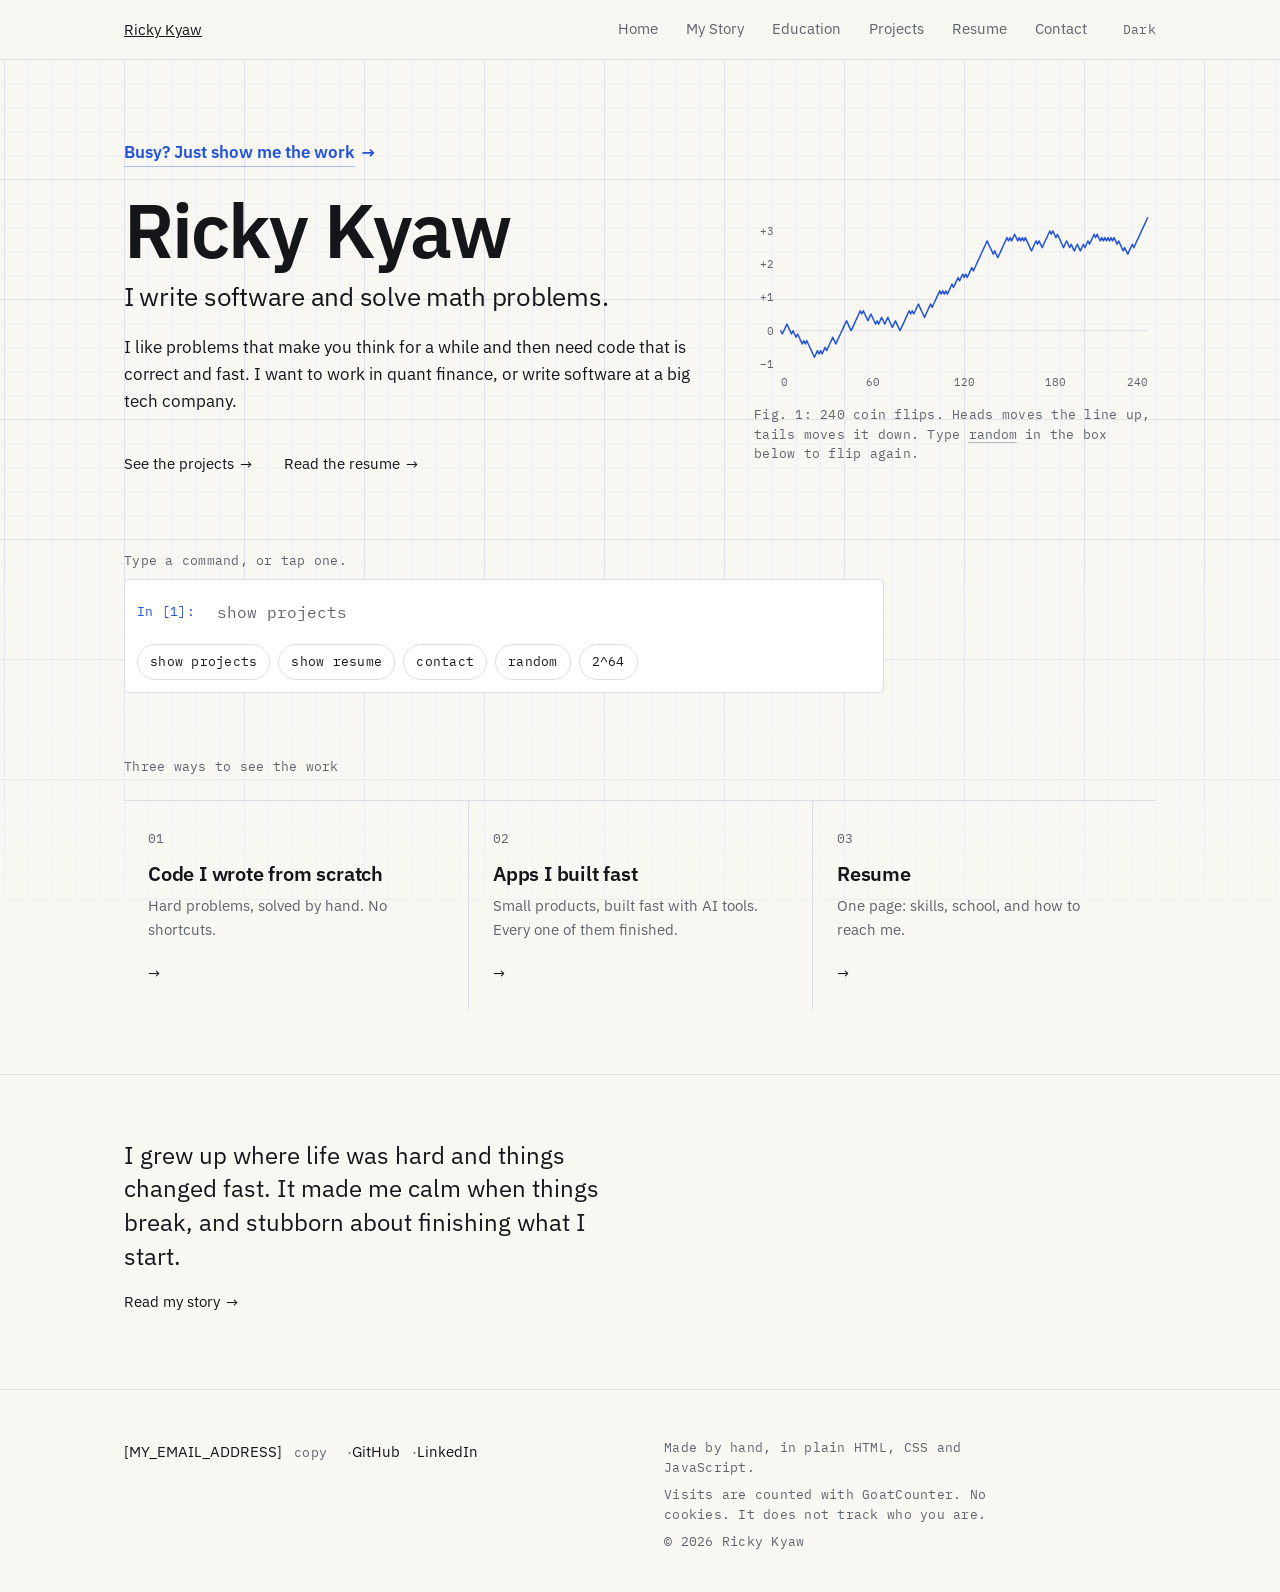
==== index.html @ 42e9a7b1 "Build the portfolio site: Home page, shared shell, and page drafts Hand-written static site with no " ====
<!doctype html>
<html lang="en">
<head>
<meta charset="utf-8">
<meta name="viewport" content="width=device-width, initial-scale=1">
<title>Ricky Kyaw</title>
<meta name="description" content="Ricky Kyaw writes software and solves math problems. Projects, resume, and a way to get in touch.">
<meta name="color-scheme" content="light dark">
<meta name="theme-color" content="#F8F7F2">
<style>html{background:#F8F7F2}@media (prefers-color-scheme:dark){html{background:#0F1217}}</style>
<script>(function(){try{var t=localStorage.getItem('theme');if(t!=='light'&&t!=='dark'){t=matchMedia('(prefers-color-scheme: dark)').matches?'dark':'light'}var d=document.documentElement;d.setAttribute('data-theme',t);d.style.background=t==='dark'?'#0F1217':'#F8F7F2';var m=document.querySelector('meta[name="theme-color"]');if(m){m.content=t==='dark'?'#0F1217':'#F8F7F2'}if('noModule' in HTMLScriptElement.prototype){d.classList.add('js');setTimeout(function(){if(!d.classList.contains('js-ready')){d.classList.remove('js')}},3000)}}catch(e){}})();</script>
<link rel="preconnect" href="https://fonts.googleapis.com">
<link rel="preconnect" href="https://fonts.gstatic.com" crossorigin>
<link rel="stylesheet" href="https://fonts.googleapis.com/css2?family=IBM+Plex+Mono&family=IBM+Plex+Sans:wght@400;600&display=swap">
<link rel="stylesheet" href="/assets/css/site.css">
<link rel="icon" href="/assets/img/favicon.svg" type="image/svg+xml">
<script type="module" src="/assets/js/main.js"></script>
</head>
<body data-page="home">
<a class="skip" href="#main">Skip to content</a>

<header class="site-header">
  <div class="container">
    <a class="brand hover-u" href="/"><span class="u">Ricky Kyaw</span></a>
    <button class="menu-btn" type="button" aria-expanded="false" aria-controls="site-nav"><span class="when-closed">Menu</span><span class="when-open">Close</span></button>
    <nav id="site-nav" class="site-nav" aria-label="Site">
      <div class="nav-tabs" data-nav>
        <ul role="list">
          <li><a class="hover-u" href="/" aria-current="page"><span class="u">Home</span></a></li>
          <li><a class="hover-u" href="/story/"><span class="u">My Story</span></a></li>
          <li><a class="hover-u" href="/education/"><span class="u">Education</span></a></li>
          <li><a class="hover-u" href="/projects/"><span class="u">Projects</span></a></li>
          <li><a class="hover-u" href="/resume/"><span class="u">Resume</span></a></li>
          <li><a class="hover-u" href="/contact/"><span class="u">Contact</span></a></li>
        </ul>
        <span class="nav-rule" aria-hidden="true"></span>
      </div>
      <div class="nav-tail">
        <button class="theme-btn" type="button" data-theme-toggle><span class="when-light">Dark</span><span class="when-dark">Light</span></button>
        <a class="nav-work hover-u" href="/projects/"><span class="u">Just show me the work</span><span class="arrow" aria-hidden="true">→</span></a>
      </div>
    </nav>
  </div>
</header>
<div id="route-announcer" aria-live="polite" aria-atomic="true"></div>
<div id="status" role="status" aria-live="polite" class="visually-hidden"></div>

<main id="main" tabindex="-1">

  <section class="hero" aria-labelledby="name">
    <div class="container">
      <div class="hero-text">
        <a class="work-link hover-u" href="/projects/" data-reveal><span class="u u--rest">Busy? Just show me the work</span><span class="arrow" aria-hidden="true">→</span></a>
        <h1 id="name" data-reveal>Ricky Kyaw</h1>
        <p class="statement" data-reveal data-reveal-delay="80">I write software and solve math problems.</p>
        <p class="lead" data-reveal data-reveal-delay="160">I like problems that make you think for a while and then need code that is correct and fast. I want to work in quant finance, or write software at a big tech company.</p>
        <ul class="hero-links" role="list" data-reveal data-reveal-delay="240">
          <li><a class="hover-u" href="/projects/"><span class="u">See the projects</span><span class="arrow" aria-hidden="true">→</span></a></li>
          <li><a class="hover-u" href="/resume/"><span class="u">Read the resume</span><span class="arrow" aria-hidden="true">→</span></a></li>
        </ul>
      </div>

      <figure class="hero-fig" id="fig1" data-reveal data-reveal-delay="240">
        <svg class="fig" viewBox="0 0 480 240" role="img" aria-labelledby="fig1-title fig1-desc" data-figure>
          <title id="fig1-title">Figure 1</title>
          <desc id="fig1-desc">A random walk of 240 coin flips.</desc>
          <line class="axis" x1="32" y1="104.7" x2="470" y2="104.7"/>
          <g class="y-ticks"><text class="tick" x="24" y="197.3" dy="0.35em" text-anchor="end">−1</text><text class="tick" x="24" y="104.7" dy="0.35em" text-anchor="end">0</text></g>
          <g class="x-ticks"><text class="tick" x="32.0" y="232" text-anchor="start">0</text><text class="tick" x="141.5" y="232" text-anchor="middle">60</text><text class="tick" x="251.0" y="232" text-anchor="middle">120</text><text class="tick" x="360.5" y="232" text-anchor="middle">180</text><text class="tick" x="470.0" y="232" text-anchor="end">240</text></g>
          <path class="walk" d="M32.0 104.7 L33.8 95.5 L35.6 104.7 L37.5 95.5 L39.3 86.2 L41.1 95.5 L43.0 104.7 L44.8 95.5 L46.6 86.2 L48.4 77.0 L50.2 67.7 L52.1 58.4 L53.9 67.7 L55.7 58.4 L57.5 67.7 L59.4 77.0 L61.2 67.7 L63.0 58.4 L64.8 49.2 L66.7 39.9 L68.5 49.2 L70.3 58.4 L72.2 49.2 L74.0 39.9 L75.8 49.2 L77.6 39.9 L79.5 49.2 L81.3 58.4 L83.1 67.7 L84.9 58.4 L86.8 49.2 L88.6 39.9 L90.4 30.7 L92.2 39.9 L94.0 49.2 L95.9 39.9 L97.7 49.2 L99.5 58.4 L101.3 67.7 L103.2 58.4 L105.0 67.7 L106.8 77.0 L108.6 86.2 L110.5 77.0 L112.3 67.7 L114.1 58.4 L116.0 67.7 L117.8 77.0 L119.6 67.7 L121.4 77.0 L123.2 67.7 L125.1 58.4 L126.9 49.2 L128.7 58.4 L130.6 67.7 L132.4 58.4 L134.2 67.7 L136.0 58.4 L137.8 49.2 L139.7 58.4 L141.5 67.7 L143.3 58.4 L145.2 67.7 L147.0 58.4 L148.8 67.7 L150.6 58.4 L152.4 49.2 L154.3 58.4 L156.1 67.7 L157.9 58.4 L159.8 67.7 L161.6 77.0 L163.4 86.2 L165.2 95.5 L167.1 104.7 L168.9 114.0 L170.7 104.7 L172.5 114.0 L174.3 104.7 L176.2 114.0 L178.0 123.3 L179.8 114.0 L181.7 104.7 L183.5 95.5 L185.3 86.2 L187.1 77.0 L188.9 67.7 L190.8 77.0 L192.6 67.7 L194.4 58.4 L196.2 67.7 L198.1 58.4 L199.9 67.7 L201.7 77.0 L203.6 86.2 L205.4 95.5 L207.2 86.2 L209.0 77.0 L210.8 86.2 L212.7 77.0 L214.5 67.7 L216.3 77.0 L218.2 86.2 L220.0 95.5 L221.8 86.2 L223.6 95.5 L225.4 104.7 L227.3 114.0 L229.1 123.3 L230.9 132.5 L232.8 123.3 L234.6 132.5 L236.4 123.3 L238.2 132.5 L240.0 123.3 L241.9 114.0 L243.7 104.7 L245.5 114.0 L247.3 123.3 L249.2 114.0 L251.0 104.7 L252.8 114.0 L254.6 104.7 L256.5 95.5 L258.3 104.7 L260.1 114.0 L262.0 123.3 L263.8 132.5 L265.6 141.8 L267.4 132.5 L269.2 141.8 L271.1 132.5 L272.9 123.3 L274.7 114.0 L276.6 123.3 L278.4 114.0 L280.2 104.7 L282.0 114.0 L283.9 123.3 L285.7 132.5 L287.5 123.3 L289.3 114.0 L291.1 123.3 L293.0 132.5 L294.8 141.8 L296.6 132.5 L298.4 141.8 L300.3 151.0 L302.1 141.8 L303.9 151.0 L305.8 160.3 L307.6 151.0 L309.4 160.3 L311.2 169.6 L313.1 178.8 L314.9 169.6 L316.7 178.8 L318.5 188.1 L320.4 197.3 L322.2 188.1 L324.0 178.8 L325.8 169.6 L327.7 178.8 L329.5 188.1 L331.3 178.8 L333.1 169.6 L334.9 178.8 L336.8 169.6 L338.6 178.8 L340.4 169.6 L342.2 178.8 L344.1 169.6 L345.9 160.3 L347.7 151.0 L349.6 160.3 L351.4 151.0 L353.2 141.8 L355.0 132.5 L356.9 141.8 L358.7 151.0 L360.5 141.8 L362.3 151.0 L364.1 160.3 L366.0 169.6 L367.8 160.3 L369.6 169.6 L371.4 160.3 L373.3 169.6 L375.1 178.8 L376.9 169.6 L378.8 160.3 L380.6 151.0 L382.4 141.8 L384.2 132.5 L386.1 123.3 L387.9 132.5 L389.7 123.3 L391.5 114.0 L393.3 123.3 L395.2 132.5 L397.0 123.3 L398.8 132.5 L400.6 141.8 L402.5 132.5 L404.3 123.3 L406.1 114.0 L407.9 104.7 L409.8 95.5 L411.6 86.2 L413.4 77.0 L415.2 67.7 L417.1 77.0 L418.9 67.7 L420.7 58.4 L422.6 67.7 L424.4 77.0 L426.2 86.2 L428.0 95.5 L429.9 104.7 L431.7 95.5 L433.5 86.2 L435.3 77.0 L437.2 67.7 L439.0 58.4 L440.8 67.7 L442.6 58.4 L444.4 67.7 L446.3 77.0 L448.1 67.7 L449.9 77.0 L451.8 67.7 L453.6 77.0 L455.4 86.2 L457.2 95.5 L459.1 86.2 L460.9 95.5 L462.7 86.2 L464.5 77.0 L466.4 67.7 L468.2 58.4 L470.0 49.2"/>
          <circle class="dot" cx="470.0" cy="49.2" r="2.5"/>
          <text class="end" x="462.0" y="49.2" dy="0.35em" text-anchor="end">ends at +0.6</text>
        </svg>
        <figcaption class="fig-caption label">Fig. 1: 240 coin flips. Heads moves the line up, tails moves it down. <span class="js-only">Type <button type="button" class="linklike" data-cmd="random">random</button> in the box below to flip again.</span><span class="visually-hidden" id="fig1-end"> The line ends at +0.6.</span></figcaption>
      </figure>
    </div>
  </section>

  <section class="cell-section" aria-labelledby="cell-label" id="cell">
    <div class="container">
      <div class="cell-wrap" data-cell data-reveal data-reveal-delay="320">
        <h2 id="cell-label" class="label">Type a command, or tap one.</h2>
        <div class="cell">
          <ol class="cell-rows" role="list" aria-live="polite" aria-relevant="additions"></ol>
          <form class="cell-in" action="/projects/" method="get" autocomplete="off">
            <button type="submit" class="gutter" aria-label="Run, In [1]">In [1]:</button>
            <label class="visually-hidden" for="cmd">Command</label>
            <div class="cell-input-wrap">
              <input class="cell-input" id="cmd" name="q" type="text" maxlength="64" placeholder="show projects" autocapitalize="off" autocorrect="off" spellcheck="false" enterkeyhint="go" autocomplete="off">
              <span class="cell-ghost" aria-hidden="true"></span>
            </div>
          </form>
          <ul class="chips" role="list" aria-label="Things to try">
            <li><a href="/projects/" data-cmd="show projects">show projects</a></li>
            <li><a href="/resume/" data-cmd="show resume">show resume</a></li>
            <li><a href="/contact/" data-cmd="contact">contact</a></li>
            <li><a href="#fig1" data-cmd="random">random</a></li>
            <li><a href="#cell" data-cmd="2^64">2^64</a></li>
          </ul>
        </div>
      </div>
    </div>
  </section>

  <section class="plates-section" aria-labelledby="ways">
    <div class="container">
      <h2 class="label" id="ways" data-reveal>Three ways to see the work</h2>
      <ul class="plates" role="list" data-reveal-group="60">
        <li data-reveal>
          <a class="plate" href="/projects/#from-scratch">
            <span class="plate-num num">01</span>
            <span class="plate-title"><span class="u">Code I wrote from scratch</span></span>
            <span class="plate-text">Hard problems, solved by hand. No shortcuts.</span>
            <span class="arrow" aria-hidden="true">→</span>
          </a>
        </li>
        <li data-reveal>
          <a class="plate" href="/projects/#built-fast">
            <span class="plate-num num">02</span>
            <span class="plate-title"><span class="u">Apps I built fast</span></span>
            <span class="plate-text">Small products, built fast with AI tools. Every one of them finished.</span>
            <span class="arrow" aria-hidden="true">→</span>
          </a>
        </li>
        <li data-reveal>
          <a class="plate" href="/resume/">
            <span class="plate-num num">03</span>
            <span class="plate-title"><span class="u">Resume</span></span>
            <span class="plate-text">One page: skills, school, and how to reach me.</span>
            <span class="arrow" aria-hidden="true">→</span>
          </a>
        </li>
      </ul>
    </div>
  </section>

  <section class="bridge" aria-label="My story, in one line">
    <div class="container">
      <div data-reveal>
        <p>I grew up where life was hard and things changed fast. It made me calm when things break, and stubborn about finishing what I start.</p>
        <a class="hover-u" href="/story/"><span class="u">Read my story</span><span class="arrow" aria-hidden="true">→</span></a>
      </div>
    </div>
  </section>

</main>

<footer class="site-footer">
  <div class="container">
    <ul class="footer-links" role="list">
      <li><a class="u" href="mailto:[MY_EMAIL_ADDRESS]">[MY_EMAIL_ADDRESS]</a><button class="copy-btn" type="button" data-copy="[MY_EMAIL_ADDRESS]">copy</button></li>
      <li><span class="sep" aria-hidden="true">·</span><a class="u" href="[GITHUB_URL]" target="_blank" rel="noopener">GitHub</a></li>
      <li><span class="sep" aria-hidden="true">·</span><a class="u" href="[LINKEDIN_URL]" target="_blank" rel="noopener">LinkedIn</a></li>
    </ul>
    <div class="footer-note label">
      <p>Made by hand, in plain HTML, CSS and JavaScript.</p>
      <p>Visits are counted with GoatCounter. No cookies. It does not track who you are.</p>
      <p>© <span class="num">2026</span> Ricky Kyaw</p>
    </div>
  </div>
</footer>
</body>
</html>
---- assets/css/site.css ----
/* ==========================================================================
   Ricky Kyaw — site styles. Hand-written, mobile first, one file.
   Sections: tokens · base · helpers · header · hero · figure · cell ·
   plates · bridge · footer · shared page bits · motion · reduced motion
   ========================================================================== */

/* A stand-in with matching metrics while IBM Plex Sans loads, so text barely moves. */
@font-face {
  font-family: 'Plex Sans Fallback';
  src: local('Segoe UI'), local('Helvetica Neue'), local('Arial');
  size-adjust: 105%;
  ascent-override: 102.5%;
  descent-override: 27.5%;
  line-gap-override: 0%;
}

/* ---------- tokens ---------- */
:root {
  --bg: #F8F7F2;
  --surface: #FFFFFF;
  --fg: #14161A;
  --muted: #5F636E;
  --accent: #2453D6;
  --line: #D9DEE7;
  --line-hover: #C9D0DB;
  --line-strong: #8A9099;
  --grid-minor: #ECEFF4;
  --grid-major: #DDE2EA;
  --shadow-lift: 0 12px 32px -12px rgba(20, 22, 26, .18), 0 2px 6px rgba(20, 22, 26, .06);
  --selection: rgba(36, 83, 214, .18);

  --sans: 'IBM Plex Sans', 'Plex Sans Fallback', system-ui, -apple-system, 'Segoe UI', Roboto, sans-serif;
  --mono: 'IBM Plex Mono', ui-monospace, 'SF Mono', Menlo, Consolas, monospace;

  --ease-out: cubic-bezier(.22, 1, .36, 1);
  --ease-in-out: cubic-bezier(.65, 0, .35, 1);
  --t-fast: 180ms;
  --t-base: 320ms;
  --t-slow: 600ms;

  --header-h: 56px;
  --pad: 20px;
  --grid-minor-size: 20px;
  --grid-major-size: 100px;
  --container: 1080px;

  color-scheme: light;
}

:root[data-theme="dark"] {
  --bg: #0F1217;
  --surface: #161A21;
  --fg: #E7E9EE;
  --muted: #8E939E;
  --accent: #7EA2FF;
  --line: #262C36;
  --line-hover: #2E3541;
  --line-strong: #6E7582;
  --grid-minor: #171C24;
  --grid-major: #222833;
  --shadow-lift: 0 12px 32px -12px rgba(0, 0, 0, .6), 0 2px 6px rgba(0, 0, 0, .3);
  --selection: rgba(126, 162, 255, .22);
  color-scheme: dark;
}

/* JavaScript off: follow the system setting. */
@media (prefers-color-scheme: dark) {
  :root:not([data-theme]) {
    --bg: #0F1217;
    --surface: #161A21;
    --fg: #E7E9EE;
    --muted: #8E939E;
    --accent: #7EA2FF;
    --line: #262C36;
    --line-hover: #2E3541;
    --line-strong: #6E7582;
    --grid-minor: #171C24;
    --grid-major: #222833;
    --shadow-lift: 0 12px 32px -12px rgba(0, 0, 0, .6), 0 2px 6px rgba(0, 0, 0, .3);
    --selection: rgba(126, 162, 255, .22);
    color-scheme: dark;
  }
}

@media (min-width: 720px) {
  :root {
    --header-h: 60px;
    --pad: 24px;
    --grid-minor-size: 24px;
    --grid-major-size: 120px;
  }
}

/* ---------- base ---------- */
*, *::before, *::after { box-sizing: border-box; }

html {
  background: var(--bg);
  -webkit-text-size-adjust: 100%;
  scroll-behavior: smooth;
  scroll-padding-top: calc(var(--header-h) + 12px);
}

body {
  margin: 0;
  min-height: 100vh;
  background: var(--bg);
  color: var(--fg);
  font: 400 1.0625rem/1.6 var(--sans);
  -webkit-font-smoothing: antialiased;
  text-rendering: optimizeLegibility;
  overflow-x: hidden;
  isolation: isolate; /* so the grid layer below paints above body's background */
}

/* The graph paper. A fixed layer behind everything; major lines every
   5 minor cells. One major line always sits on the text edge. */
body::before {
  content: "";
  position: fixed;
  inset: 0;
  z-index: -1;
  pointer-events: none;
  background-image:
    linear-gradient(to right, var(--grid-major) 1px, transparent 1px),
    linear-gradient(to bottom, var(--grid-major) 1px, transparent 1px),
    linear-gradient(to right, var(--grid-minor) 1px, transparent 1px),
    linear-gradient(to bottom, var(--grid-minor) 1px, transparent 1px);
  background-size:
    var(--grid-major-size) var(--grid-major-size),
    var(--grid-major-size) var(--grid-major-size),
    var(--grid-minor-size) var(--grid-minor-size),
    var(--grid-minor-size) var(--grid-minor-size);
  background-position-x:
    max(var(--pad), calc(50% - (var(--container) / 2 - var(--pad)) + var(--grid-major-size) / 2)),
    max(var(--pad), calc(50% - (var(--container) / 2 - var(--pad)) + var(--grid-major-size) / 2)),
    max(var(--pad), calc(50% - (var(--container) / 2 - var(--pad)) + var(--grid-minor-size) / 2)),
    max(var(--pad), calc(50% - (var(--container) / 2 - var(--pad)) + var(--grid-minor-size) / 2));
  background-position-y: calc(var(--header-h) - 1px);
  -webkit-mask-image: linear-gradient(to bottom, #000 0, #000 60vh, rgba(0, 0, 0, .45) 100%);
          mask-image: linear-gradient(to bottom, #000 0, #000 60vh, rgba(0, 0, 0, .45) 100%);
}

html.is-theming body,
html.is-theming .site-header,
html.is-theming .cell,
html.is-theming .plate {
  transition: background-color 240ms var(--ease-in-out), color 240ms var(--ease-in-out), border-color 240ms var(--ease-in-out);
}

img, svg { display: block; max-width: 100%; }
a { color: inherit; }
button { font: inherit; color: inherit; background: none; border: 0; padding: 0; cursor: pointer; }
a, button, input, [role="button"] { touch-action: manipulation; -webkit-tap-highlight-color: transparent; }
h1, h2, h3, p, ul, ol, figure { margin: 0; }
::selection { background: var(--selection); }
:focus-visible { outline: 2px solid var(--accent); outline-offset: 2px; }
#main:focus { outline: none; }
.num { font-variant-numeric: tabular-nums; }

/* ---------- helpers ---------- */
.container { max-width: var(--container); margin: 0 auto; padding: 0 var(--pad); }

.visually-hidden {
  position: absolute !important;
  width: 1px; height: 1px;
  padding: 0; margin: -1px;
  overflow: hidden;
  clip: rect(0 0 0 0); clip-path: inset(50%);
  white-space: nowrap; border: 0;
}

.label {
  font: 400 .8125rem/1.5 var(--mono);
  letter-spacing: .02em;
  color: var(--muted);
}

/* Text links: a thin line draws itself in from the left, and leaves to the right. */
.u {
  text-decoration: none;
  padding-bottom: 2px;
  -webkit-box-decoration-break: clone;
  box-decoration-break: clone;
  background-image: linear-gradient(currentColor, currentColor);
  background-repeat: no-repeat;
  background-size: 0% 1px;
  background-position: 100% 100%;
  transition: background-size 280ms var(--ease-out);
}
/* A faint resting line under the most important link, so it reads as a link on touch. */
.u--rest {
  background-image: linear-gradient(currentColor, currentColor), linear-gradient(color-mix(in srgb, currentColor 35%, transparent), color-mix(in srgb, currentColor 35%, transparent));
  background-size: 0% 1px, 100% 1px;
  background-position: 100% 100%, 0 100%;
}
.u:focus-visible,
.hover-u:focus-visible .u,
.plate:focus-visible .u,
.u:active,
.hover-u:active .u,
.plate:active .u {
  background-size: 100% 1px, 100% 1px;
  background-position: 0 100%, 0 100%;
}
@media (hover: hover) {
  .u:hover,
  .hover-u:hover .u,
  .plate:hover .u {
    background-size: 100% 1px, 100% 1px;
    background-position: 0 100%, 0 100%;
    transition: background-size 420ms var(--ease-out);
  }
}

.arrow {
  display: inline-block;
  margin-left: 6px;
  transition: transform var(--t-fast) var(--ease-out);
}
@media (hover: hover) {
  .hover-u:hover .arrow { transform: translateX(3px); }
}

/* A button that reads like a link, used inside the cell's answers. */
.linklike {
  font: inherit;
  color: inherit;
  text-decoration: underline;
  text-decoration-thickness: 1px;
  text-underline-offset: 3px;
  text-decoration-color: currentColor;
  text-decoration-color: color-mix(in srgb, currentColor 40%, transparent);
  cursor: pointer;
  border-radius: 2px;
}
@media (hover: hover) {
  .linklike:hover { text-decoration-color: currentColor; }
}
html:not(.js) .linklike { text-decoration: none; pointer-events: none; }
html:not(.js) .copy-btn { display: none; }
html:not(.js) .js-only { display: none; }

.skip {
  position: absolute;
  width: 1px; height: 1px;
  overflow: hidden;
  clip: rect(0 0 0 0); clip-path: inset(50%);
}
.skip:focus-visible {
  position: fixed;
  top: 16px; left: 16px;
  width: auto; height: auto;
  clip: auto; clip-path: none;
  padding: 8px 12px;
  background: var(--surface);
  border: 1px solid var(--line);
  border-radius: 999px;
  font: 400 .8125rem/1 var(--mono);
  color: var(--fg);
  text-decoration: none;
  z-index: 100;
}

#route-announcer { position: absolute; width: 1px; height: 1px; overflow: hidden; clip: rect(0 0 0 0); }

/* ---------- header ---------- */
.site-header {
  position: sticky;
  top: 0;
  z-index: 50;
  height: var(--header-h);
  background: var(--bg);
  border-bottom: 1px solid var(--line);
}
.site-header .container {
  position: relative;
  display: flex;
  align-items: center;
  justify-content: space-between;
  height: 100%;
}
.brand {
  font-size: .9375rem;
  font-weight: 400;
  line-height: 1;
  padding: 12px 0;
}

.menu-btn {
  font: 400 .8125rem/1 var(--mono);
  letter-spacing: .02em;
  color: var(--muted);
  min-height: 44px;
  padding: 0 12px;
  margin-right: -12px;
}
.menu-btn[aria-expanded="true"] .when-closed,
.menu-btn[aria-expanded="false"] .when-open { display: none; }

.site-nav { display: none; }
.site-nav.is-open {
  display: block;
  position: absolute;
  top: calc(100% + 1px);
  left: 0; right: 0;
  background: var(--surface);
  border-bottom: 1px solid var(--line);
  animation: sheet 220ms var(--ease-out);
}
@keyframes sheet { from { opacity: 0; transform: translateY(-8px); } }

.site-nav ul { list-style: none; margin: 0; padding: 0; }
.site-nav li a {
  display: flex;
  align-items: center;
  min-height: 52px;
  padding: 0 var(--pad);
  font-size: 1.0625rem;
  text-decoration: none;
  border-bottom: 1px solid var(--line);
}
.site-nav li a.is-active,
.site-nav li a[aria-current="page"] { box-shadow: inset 2px 0 0 var(--accent); }
.nav-rule { display: none; }
.nav-tail {
  display: flex;
  align-items: center;
  justify-content: space-between;
  min-height: 52px;
  padding: 0 var(--pad);
}
.theme-btn {
  font: 400 .8125rem/1 var(--mono);
  letter-spacing: .02em;
  color: var(--muted);
  min-height: 44px;
  padding: 0 12px;
  margin-left: -12px;
}
html[data-theme="dark"] .theme-btn .when-light,
html:not([data-theme="dark"]) .theme-btn .when-dark { display: none; }
.nav-work {
  display: inline-flex;
  align-items: center;
  min-height: 44px;
  font-weight: 600;
  font-size: 1rem;
  color: var(--accent);
  text-decoration: none;
}

/* Without scripts the menu button does nothing, so show the list in full. */
@media (max-width: 719px) {
  html:not(.js) .site-header { position: static; height: auto; }
  html:not(.js) .site-header .container { flex-wrap: wrap; }
  html:not(.js) .menu-btn { display: none; }
  html:not(.js) .site-nav { display: block; width: 100%; position: static; background: none; border: 0; }
}

@media (min-width: 720px) {
  .site-header { background: color-mix(in srgb, var(--bg) 88%, transparent); -webkit-backdrop-filter: blur(8px); backdrop-filter: blur(8px); }
  @supports not ((backdrop-filter: blur(1px)) or (-webkit-backdrop-filter: blur(1px))) { .site-header { background: var(--bg); } }
  .menu-btn, .nav-work { display: none; }
  .site-nav, .site-nav.is-open {
    display: flex;
    position: static;
    align-items: center;
    height: 100%;
    gap: 24px;
    background: none;
    border: 0;
    animation: none;
  }
  .nav-tabs { position: relative; height: 100%; }
  .site-nav ul { display: flex; gap: 28px; height: 100%; }
  .site-nav li a {
    height: 100%;
    min-height: 0;
    padding: 0;
    font-size: .9375rem;
    color: var(--muted);
    border: 0;
    box-shadow: none;
    transition: color 240ms var(--ease-out);
  }
  .site-nav li a.is-active,
  .site-nav li a[aria-current="page"] { color: var(--fg); box-shadow: none; }
  html:not(.js) .site-nav li a[aria-current="page"] { box-shadow: inset 0 -1px 0 var(--fg); }
  .site-nav li a:hover, .site-nav li a:focus-visible { color: var(--fg); }
  /* One thin rule that slides under the current tab. */
  .nav-rule {
    display: block;
    position: absolute;
    left: 0;
    bottom: -1px;
    width: 100px;
    height: 1px;
    background: var(--fg);
    transform-origin: left;
    transform: scaleX(0);
    opacity: 0;
    transition: transform 400ms var(--ease-out), opacity 200ms;
  }
  .nav-rule.is-ready { opacity: 1; }
  .nav-tail { min-height: 0; padding: 0; }
  .theme-btn { margin: 0 -12px 0 0; }
}

/* ---------- main / page transitions ---------- */
main {
  display: block;
  transition: opacity 260ms var(--ease-out), transform 260ms var(--ease-out);
}
main.is-leaving {
  opacity: 0;
  transform: translateY(-6px);
  transition: opacity 180ms var(--ease-in-out), transform 180ms var(--ease-in-out);
}
main.is-entering {
  opacity: 0;
  transform: translateY(8px);
  transition: none;
}

/* ---------- hero ---------- */
.hero { padding: 48px 0 40px; }
.hero-text { max-width: 640px; }

.work-link {
  display: inline-flex;
  align-items: center;
  min-height: 44px;
  margin-bottom: 8px;
  font-weight: 600;
  font-size: 1rem;
  line-height: 1.4;
  color: var(--accent);
  text-decoration: none;
}

h1 {
  font-size: clamp(2.75rem, 1.5rem + 5vw, 4.75rem);
  font-weight: 600;
  line-height: 1;
  letter-spacing: -.025em;
}
.statement {
  margin-top: 12px;
  font-size: clamp(1.25rem, 1rem + 1vw, 1.625rem);
  line-height: 1.3;
  letter-spacing: -.01em;
}
.lead {
  margin-top: 20px;
  max-width: 58ch;
}

.hero-links {
  list-style: none;
  margin: 28px 0 0;
  padding: 0;
  border-top: 1px solid var(--line);
}
.hero-links li { border-bottom: 1px solid var(--line); }
.hero-links a {
  display: flex;
  align-items: center;
  min-height: 48px;
  font-size: .9375rem;
  text-decoration: none;
}

.hero-fig { margin-top: 40px; }
@media (min-width: 720px) and (max-width: 1023px) { .hero-fig { max-width: 560px; } }

@media (min-width: 720px) {
  .hero { padding: 72px 0 56px; }
  .work-link { font-size: 1.0625rem; margin-bottom: 16px; }
  .hero-links { display: flex; gap: 32px; border: 0; }
  .hero-links li { border: 0; }
  .hero-links a { min-height: 44px; }
}
@media (min-width: 1024px) {
  .hero .container {
    display: grid;
    grid-template-columns: repeat(12, 1fr);
    gap: 48px;
    align-items: start;
  }
  .hero-text { grid-column: 1 / 8; }
  .hero-fig { grid-column: 8 / 13; margin-top: 60px; }
}

/* ---------- figure 1 ---------- */
.fig { width: 100%; height: auto; overflow: visible; }
.fig .axis { stroke: var(--line); stroke-width: calc(1px * var(--fig-scale, 1)); }
.fig .tick {
  font: 400 calc(11px * var(--fig-scale, 1)) var(--mono);
  fill: var(--muted);
  font-variant-numeric: tabular-nums;
}
.fig .walk {
  fill: none;
  stroke: var(--accent);
  stroke-width: 1.5;
  stroke-linejoin: round;
  stroke-linecap: round;
}
.fig .walk.is-drawing { transition: stroke-dashoffset 1400ms var(--ease-out); }
.fig .dot { fill: var(--accent); }
.fig .end { font: 400 calc(13px * var(--fig-scale, 1)) var(--mono); fill: var(--fg); font-variant-numeric: tabular-nums; }
.fig .dot, .fig .end { transition: opacity 200ms var(--ease-out); }
.fig .is-hidden { opacity: 0; }
/* With scripts on, the walk waits for its own drawing code. */
html.js .fig:not(.is-ready) .walk, html.js .fig:not(.is-ready) .dot, html.js .fig:not(.is-ready) .end { opacity: 0; }
.fig-caption { margin-top: 12px; max-width: 52ch; }

/* ---------- the notebook cell ---------- */
.cell-wrap { max-width: 760px; padding-top: 8px; }
.cell-wrap .label { margin-bottom: 8px; }
.cell {
  background: var(--surface);
  border: 1px solid var(--line);
  border-radius: 4px;
  padding: 10px 12px 12px;
  transition: border-color var(--t-fast) var(--ease-out), box-shadow var(--t-fast) var(--ease-out);
}
.cell:focus-within {
  border-color: var(--accent);
  box-shadow: 0 0 0 2px rgba(36, 83, 214, .25);
  box-shadow: 0 0 0 2px color-mix(in srgb, var(--accent) 25%, transparent);
}

.cell-rows { list-style: none; margin: 0; padding: 0; }
.row {
  display: flex;
  align-items: flex-start;
  gap: 8px;
  padding: 3px 0;
}
.row.is-new { animation: rowin 200ms var(--ease-out); }
@keyframes rowin { from { opacity: 0; transform: translateY(8px); } }

.gutter {
  flex: 0 0 9ch;
  padding-top: 3px;
  font: 400 .8125rem/1.5 var(--mono);
  letter-spacing: .02em;
  color: var(--muted);
  font-variant-numeric: tabular-nums;
  white-space: nowrap;
  text-align: left;
}
.row--in .gutter { color: var(--accent); }
.row-body { flex: 1; min-width: 0; overflow-wrap: anywhere; }
.row--in .row-body { font: 400 1rem/1.5 var(--mono); color: var(--muted); }
.row--out .row-body { font: 400 .9375rem/1.6 var(--sans); color: var(--fg); padding-top: 1px; }
.row--out .num { font-family: var(--mono); font-variant-numeric: tabular-nums; }
.row--out .eq { color: var(--muted); }
.row--out a { text-decoration: underline; text-decoration-thickness: 1px; text-underline-offset: 3px; text-decoration-color: color-mix(in srgb, currentColor 40%, transparent); }
@media (hover: hover) { .row--out a:hover { text-decoration-color: currentColor; } }
.row--out .copy-inline { margin-left: 6px; font: 400 .8125rem/1 var(--mono); color: var(--muted); }

.cell-in { display: flex; align-items: center; gap: 8px; }
.cell-in .gutter {
  display: flex;
  align-items: center;
  min-height: 44px;
  padding-top: 0;
  color: var(--accent);
  border-radius: 2px;
}
.cell-input-wrap { position: relative; flex: 1; min-width: 0; }
.cell-input {
  display: block;
  width: 100%;
  min-height: 44px;
  margin: 0;
  padding: 0;
  border: 0;
  border-radius: 0;
  background: transparent;
  font: 400 1rem/1.5 var(--mono);
  color: var(--fg);
  caret-color: var(--accent);
  outline: none;
  -webkit-appearance: none;
  appearance: none;
}
.cell-input::placeholder { color: var(--muted); opacity: 1; }
.cell-input:focus-visible { box-shadow: inset 0 -1px 0 var(--accent); }
.cell-ghost {
  position: absolute;
  inset: 0;
  display: none;
  align-items: center;
  pointer-events: none;
  font: 400 1rem/1.5 var(--mono);
  color: var(--muted);
  white-space: pre;
  overflow: hidden;
}
.cell-ghost .typed { visibility: hidden; }
@media (hover: hover) { .cell-ghost.is-on { display: flex; } }

.chips {
  list-style: none;
  display: flex;
  flex-wrap: wrap;
  gap: 8px;
  margin: 10px 0 0;
  padding: 0;
}
.chips a {
  display: inline-flex;
  align-items: center;
  min-height: 44px;
  padding: 8px 12px;
  border: 1px solid var(--line);
  border-radius: 999px;
  font: 400 .8125rem/1 var(--mono);
  letter-spacing: .02em;
  color: var(--fg);
  text-decoration: none;
  transition: border-color var(--t-fast) var(--ease-out), transform 80ms var(--ease-out);
}
.chips a:active { border-color: var(--fg); transform: scale(.98); }
@media (hover: hover) {
  .chips a { min-height: 36px; }
  .chips a:hover { border-color: var(--fg); }
}
html:not(.js) .cell-input { pointer-events: none; }

/* ---------- three plates ---------- */
.plates-section { padding-top: 40px; }
.plates {
  list-style: none;
  margin: 24px 0 0;
  padding: 0;
  border-top: 1px solid var(--line);
}
.plates li + li { border-top: 1px solid var(--line); }
.plate {
  display: flex;
  flex-direction: column;
  padding: 24px 0;
  text-decoration: none;
  color: inherit;
  border-radius: 2px;
  transition: transform 220ms var(--ease-out), box-shadow 220ms var(--ease-out), background-color 240ms var(--ease-out);
}
.plate:active { background: var(--surface); }
.plate-num { font: 400 .8125rem/1.5 var(--mono); letter-spacing: .02em; color: var(--muted); transition: color 240ms var(--ease-out); }
.plate-title { margin-top: 12px; font-size: 1.25rem; font-weight: 600; line-height: 1.25; letter-spacing: -.01em; }
.plate-title .u { padding-bottom: 1px; }
.plate-text { margin-top: 8px; max-width: 30ch; font-size: .9375rem; line-height: 1.6; color: var(--muted); }
.plate-text a { color: var(--fg); }
.plate .arrow { margin: 20px 0 0; font-size: .9375rem; transition: transform var(--t-base) var(--ease-out); }

@media (min-width: 720px) {
  .plates-section { padding-top: 64px; }
  .plates { display: grid; grid-template-columns: repeat(3, 1fr); }
  .plates li { display: grid; }
  .plates li + li { border-top: 0; border-left: 1px solid var(--line); }
  .plate {
    min-height: 200px;
    padding: 28px 24px 24px;
  }
  .plate .arrow { margin-top: auto; padding-top: 20px; }
}
@media (hover: hover) {
  .plate:hover {
    background: var(--surface);
    transform: translateY(-3px);
    box-shadow: var(--shadow-lift);
    transition: transform var(--t-base) var(--ease-out), box-shadow var(--t-base) var(--ease-out), background-color 240ms var(--ease-out);
  }
  .plate:hover .plate-num { color: var(--accent); }
  .plate:hover .arrow { transform: translateX(4px); }
}

/* ---------- story bridge ---------- */
.bridge {
  margin-top: 40px;
  padding: 40px 0;
  border-top: 1px solid var(--line);
}
.bridge p {
  max-width: 34ch;
  font-size: clamp(1.25rem, 1rem + 1vw, 1.5rem);
  line-height: 1.4;
}
.bridge a {
  display: inline-flex;
  align-items: center;
  min-height: 44px;
  margin-top: 8px;
  font-size: .9375rem;
  text-decoration: none;
}
@media (min-width: 720px) {
  .bridge { margin-top: 64px; padding: 64px 0; }
}

/* ---------- footer ---------- */
.site-footer {
  border-top: 1px solid var(--line);
  padding: 40px 0 40px;
}
.site-footer .container { display: grid; gap: 24px; }
.footer-links { list-style: none; margin: 0; padding: 0; }
.footer-links li { display: flex; align-items: center; min-height: 44px; font-size: .9375rem; }
.footer-links a { text-decoration: none; }
.footer-links .sep { display: none; }
.copy-btn {
  margin-left: 4px;
  padding: 8px;
  min-height: 44px;
  font: 400 .8125rem/1 var(--mono);
  letter-spacing: .02em;
  color: var(--muted);
  border-radius: 2px;
}
.footer-note { max-width: 44ch; }
.footer-note p + p { margin-top: 8px; }

@media (min-width: 720px) {
  .site-footer { padding: 48px 0 40px; }
  .site-footer .container { grid-template-columns: 1fr 1fr; gap: 48px; align-items: start; }
  .footer-links { display: flex; flex-wrap: wrap; align-items: center; column-gap: 12px; }
  .footer-links li { min-height: 0; }
  .footer-links .sep { display: inline; color: var(--muted); }
  .copy-btn { min-height: 0; }
}

/* ---------- shared bits for the other pages ---------- */
.page { padding: 48px 0 56px; }
.page-head { max-width: 640px; }
.page h1 { font-size: clamp(2.25rem, 1.5rem + 3.5vw, 3.5rem); }
.page-intro { margin-top: 16px; max-width: 58ch; }
.section { padding-top: 40px; }
[id] { scroll-margin-top: calc(var(--header-h) + 12px); }
.section h2 { font-size: 1.5rem; font-weight: 600; line-height: 1.25; letter-spacing: -.01em; }
.section h2 + p { margin-top: 8px; color: var(--muted); font-size: .9375rem; max-width: 52ch; }
.section .plates { margin-top: 20px; }
.rows-list { list-style: none; margin: 20px 0 0; padding: 0; border-top: 1px solid var(--line); }
.rows-list li {
  display: grid;
  gap: 4px;
  padding: 20px 0;
  border-bottom: 1px solid var(--line);
}
.rows-list .when { font: 400 .8125rem/1.5 var(--mono); letter-spacing: .02em; color: var(--muted); font-variant-numeric: tabular-nums; }
.rows-list .what { font-weight: 600; }
.rows-list .note { color: var(--muted); font-size: .9375rem; }
.rows-list a.what { justify-self: start; }
.button-link {
  display: inline-flex;
  align-items: center;
  min-height: 44px;
  font-weight: 600;
  color: var(--accent);
  text-decoration: none;
}
.form { display: grid; gap: 20px; max-width: 560px; margin-top: 24px; }
.field { display: grid; gap: 6px; }
.field label { font: 400 .8125rem/1.5 var(--mono); letter-spacing: .02em; color: var(--muted); }
.field input, .field textarea {
  width: 100%;
  min-height: 44px;
  padding: 10px 12px;
  border: 1px solid var(--line-strong);
  border-radius: 4px;
  background: var(--surface);
  color: var(--fg);
  font: 400 1rem/1.5 var(--sans);
  transition: border-color var(--t-fast) var(--ease-out), box-shadow var(--t-fast) var(--ease-out);
}
.field textarea { min-height: 160px; resize: vertical; }
.field input:focus, .field textarea:focus {
  outline: none;
  border-color: var(--accent);
  box-shadow: 0 0 0 2px rgba(36, 83, 214, .25);
  box-shadow: 0 0 0 2px color-mix(in srgb, var(--accent) 25%, transparent);
}
.submit {
  justify-self: start;
  min-height: 44px;
  padding: 0 20px;
  border: 1px solid var(--fg);
  border-radius: 999px;
  font: 600 .9375rem/1 var(--sans);
  color: var(--fg);
  background: transparent;
  transition: background-color 240ms var(--ease-out), color 240ms var(--ease-out), transform 80ms var(--ease-out);
}
.submit:active { transform: scale(.98); }
@media (hover: hover) { .submit:hover { background: var(--fg); color: var(--bg); } }
.form-done { margin-top: 24px; max-width: 52ch; font-size: 1.125rem; }
.form-error { color: var(--muted); font-size: .9375rem; max-width: 52ch; }

@media (min-width: 720px) {
  .page { padding: 72px 0 64px; }
  .section { padding-top: 64px; }
  .rows-list li { grid-template-columns: 160px 1fr; column-gap: 24px; }
  .rows-list .note { grid-column: 2; }
}

/* ---------- scroll reveal ---------- */
html.js [data-reveal] {
  opacity: 0;
  transform: translateY(12px);
  transition: opacity var(--t-slow) var(--ease-out), transform var(--t-slow) var(--ease-out);
  transition-delay: var(--reveal-delay, 0ms);
}
html.js [data-reveal].is-visible { opacity: 1; transform: none; }

/* ---------- reduced motion ---------- */
@media (prefers-reduced-motion: reduce) {
  html { scroll-behavior: auto; }
  *, *::before, *::after {
    transition-duration: 1ms !important;
    transition-delay: 0ms !important;
    animation-duration: 1ms !important;
    animation-iteration-count: 1 !important;
  }
  html.js [data-reveal] { opacity: 1; transform: none; }
  .plate:hover { transform: none; box-shadow: none; }
  .hover-u:hover .arrow, .plate:hover .arrow { transform: none; }
}
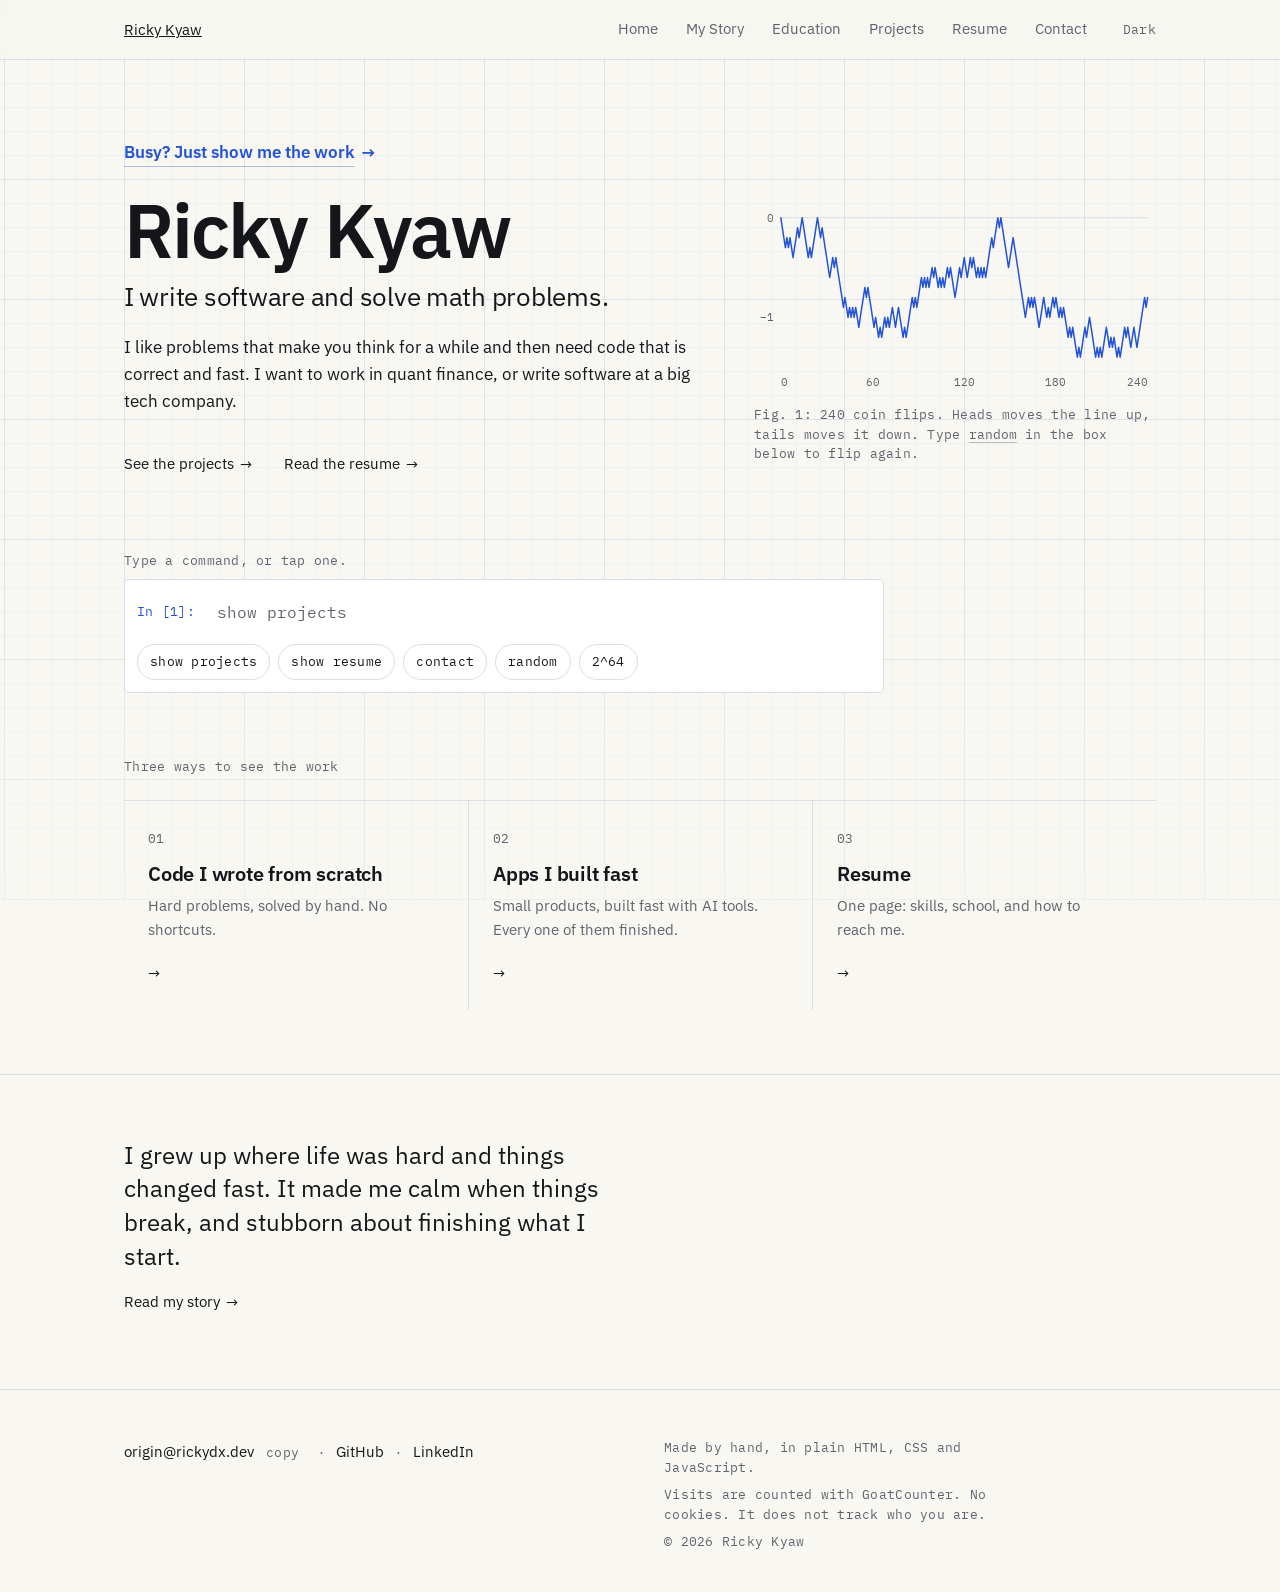
==== commit 89a80052: "Wire up live details and prepare for hosting at rickydx.dev Real details in place of the placeholder" ====
--- a/index.html
+++ b/index.html
@@ -5,6 +5,20 @@
 <meta name="viewport" content="width=device-width, initial-scale=1">
 <title>Ricky Kyaw</title>
 <meta name="description" content="Ricky Kyaw writes software and solves math problems. Projects, resume, and a way to get in touch.">
+<link rel="canonical" href="https://rickydx.dev/">
+<meta property="og:type" content="website">
+<meta property="og:site_name" content="Ricky Kyaw">
+<meta property="og:title" content="Ricky Kyaw">
+<meta property="og:description" content="Ricky Kyaw writes software and solves math problems. Projects, resume, and a way to get in touch.">
+<meta property="og:url" content="https://rickydx.dev/">
+<meta property="og:image" content="https://rickydx.dev/assets/img/og.png">
+<meta property="og:image:width" content="1200">
+<meta property="og:image:height" content="630">
+<meta property="og:image:alt" content="Ricky Kyaw. I write software and solve math problems. A random walk drawn on graph paper.">
+<meta name="twitter:card" content="summary_large_image">
+<meta name="twitter:title" content="Ricky Kyaw">
+<meta name="twitter:description" content="Ricky Kyaw writes software and solves math problems. Projects, resume, and a way to get in touch.">
+<meta name="twitter:image" content="https://rickydx.dev/assets/img/og.png">
 <meta name="color-scheme" content="light dark">
 <meta name="theme-color" content="#F8F7F2">
 <style>html{background:#F8F7F2}@media (prefers-color-scheme:dark){html{background:#0F1217}}</style>
@@ -13,8 +27,13 @@
 <link rel="preconnect" href="https://fonts.gstatic.com" crossorigin>
 <link rel="stylesheet" href="https://fonts.googleapis.com/css2?family=IBM+Plex+Mono&family=IBM+Plex+Sans:wght@400;600&display=swap">
 <link rel="stylesheet" href="/assets/css/site.css">
+<link rel="icon" href="/favicon.ico" sizes="32x32">
 <link rel="icon" href="/assets/img/favicon.svg" type="image/svg+xml">
+<link rel="apple-touch-icon" href="/assets/img/apple-touch-icon.png">
 <script type="module" src="/assets/js/main.js"></script>
+<script type="application/ld+json">{"@context":"https://schema.org","@type":"Person","name":"Ricky Kyaw","url":"https://rickydx.dev/","email":"mailto:origin@rickydx.dev","sameAs":["https://github.com/ricky-kyaw","https://www.linkedin.com/in/ricky-kyaw/"],"description":"Ricky Kyaw writes software and solves math problems."}</script>
+<script data-goatcounter="https://rickydx.goatcounter.com/count"
+        async src="//gc.zgo.at/count.js"></script>
 </head>
 <body data-page="home">
 <a class="skip" href="#main">Skip to content</a>
@@ -148,9 +167,9 @@
 <footer class="site-footer">
   <div class="container">
     <ul class="footer-links" role="list">
-      <li><a class="u" href="mailto:[MY_EMAIL_ADDRESS]">[MY_EMAIL_ADDRESS]</a><button class="copy-btn" type="button" data-copy="[MY_EMAIL_ADDRESS]">copy</button></li>
-      <li><span class="sep" aria-hidden="true">·</span><a class="u" href="[GITHUB_URL]" target="_blank" rel="noopener">GitHub</a></li>
-      <li><span class="sep" aria-hidden="true">·</span><a class="u" href="[LINKEDIN_URL]" target="_blank" rel="noopener">LinkedIn</a></li>
+      <li><!--email_off--><a class="u" href="mailto:origin@rickydx.dev">origin@rickydx.dev</a><!--/email_off--><button class="copy-btn" type="button" data-copy="origin@rickydx.dev">copy</button></li>
+      <li><span class="sep" aria-hidden="true">·</span><a class="u" href="https://github.com/ricky-kyaw" target="_blank" rel="noopener">GitHub</a></li>
+      <li><span class="sep" aria-hidden="true">·</span><a class="u" href="https://www.linkedin.com/in/ricky-kyaw/" target="_blank" rel="noopener">LinkedIn</a></li>
     </ul>
     <div class="footer-note label">
       <p>Made by hand, in plain HTML, CSS and JavaScript.</p>
--- a/assets/css/site.css
+++ b/assets/css/site.css
@@ -730,7 +730,7 @@
   .site-footer .container { grid-template-columns: 1fr 1fr; gap: 48px; align-items: start; }
   .footer-links { display: flex; flex-wrap: wrap; align-items: center; column-gap: 12px; }
   .footer-links li { min-height: 0; }
-  .footer-links .sep { display: inline; color: var(--muted); }
+  .footer-links .sep { display: inline; margin-right: 12px; color: var(--muted); }
   .copy-btn { min-height: 0; }
 }
 
@@ -755,6 +755,22 @@
 .rows-list .what { font-weight: 600; }
 .rows-list .note { color: var(--muted); font-size: .9375rem; }
 .rows-list a.what { justify-self: start; }
+.rows-list .alt-mail { font-size: .875rem; }
+.alt-mail a { font-family: var(--mono); color: var(--fg); }
+.alt-mail .sep { margin: 0 6px; }
+.alt-mail-line { display: block; margin-top: 6px; }
+/* The copy button keeps its 44px tap area without making its row taller than the others. */
+.rows-list .what .copy-btn { margin-top: -8px; margin-bottom: -8px; }
+/* On touch screens the two small addresses get a taller tap area, grown downward only. */
+@media (pointer: coarse) {
+  .alt-mail a { position: relative; }
+  .alt-mail a::after { content: ""; position: absolute; inset: 0 0 -22px; }
+}
+/* Very narrow phones: one address per line, no dangling dot. */
+@media (max-width: 349px) {
+  .alt-mail .sep { display: none; }
+  .alt-mail a { display: block; width: fit-content; margin-top: 4px; }
+}
 .button-link {
   display: inline-flex;
   align-items: center;
@@ -798,6 +814,7 @@
 .submit:active { transform: scale(.98); }
 @media (hover: hover) { .submit:hover { background: var(--fg); color: var(--bg); } }
 .form-done { margin-top: 24px; max-width: 52ch; font-size: 1.125rem; }
+.form-done:focus { outline: none; }
 .form-error { color: var(--muted); font-size: .9375rem; max-width: 52ch; }
 
 @media (min-width: 720px) {
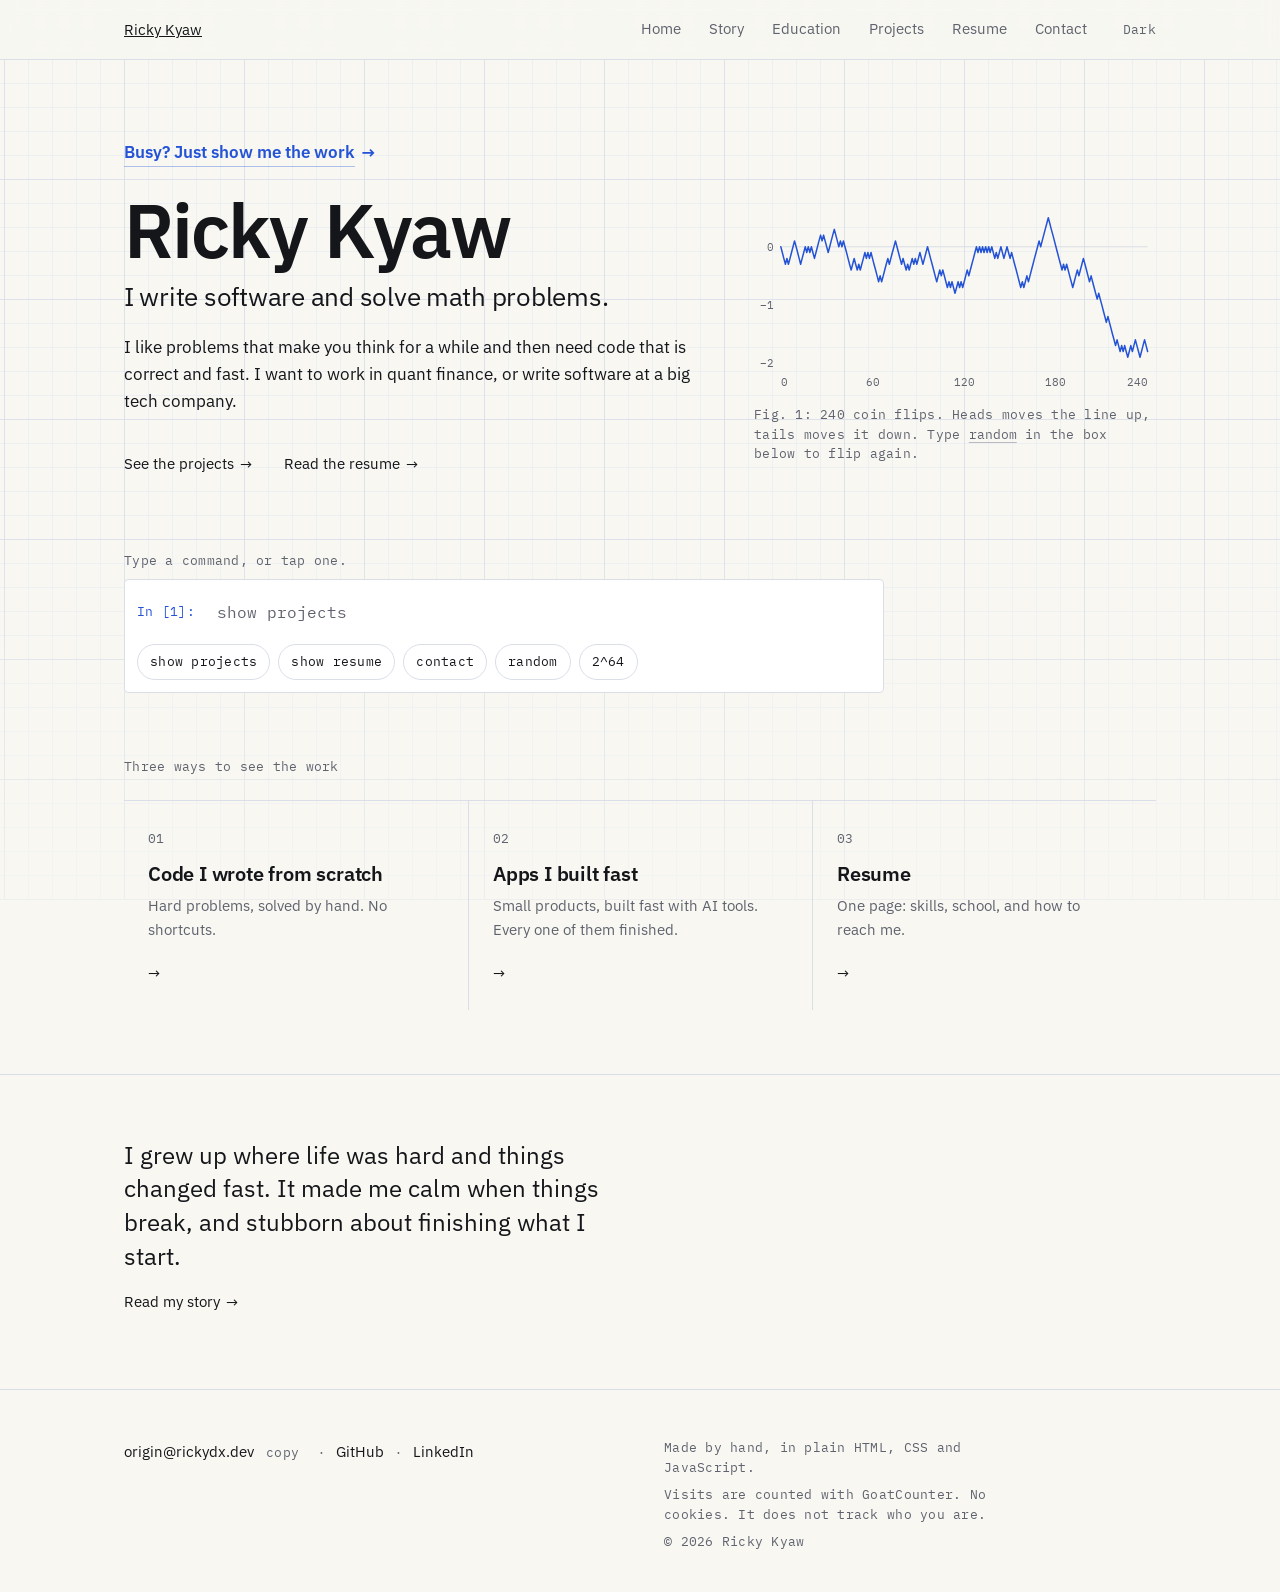
==== commit 06a430fc: "Build the Story page as nine slides over live voxel scenes The Story page is now a fullscreen slide " ====
--- a/index.html
+++ b/index.html
@@ -46,7 +46,7 @@
       <div class="nav-tabs" data-nav>
         <ul role="list">
           <li><a class="hover-u" href="/" aria-current="page"><span class="u">Home</span></a></li>
-          <li><a class="hover-u" href="/story/"><span class="u">My Story</span></a></li>
+          <li><a class="hover-u" href="/story/"><span class="u">Story</span></a></li>
           <li><a class="hover-u" href="/education/"><span class="u">Education</span></a></li>
           <li><a class="hover-u" href="/projects/"><span class="u">Projects</span></a></li>
           <li><a class="hover-u" href="/resume/"><span class="u">Resume</span></a></li>
--- a/assets/css/site.css
+++ b/assets/css/site.css
@@ -824,6 +824,194 @@
   .rows-list .note { grid-column: 2; }
 }
 
+/* ---------- the story: nine slides over live scenes ---------- */
+/* This page is always dark, whatever the theme: the scenes are drawn as light on night. */
+body[data-page="story"] {
+  --bg: #0B0D10;
+  --surface: #12151B;
+  --fg: #ECEEF2;
+  --muted: #9AA0AC;
+  --accent: #7EA2FF;
+  --line: #232833;
+  --line-hover: #2E3541;
+  --line-strong: #6E7582;
+  --grid-minor: transparent;
+  --grid-major: transparent;
+  --selection: rgba(126, 162, 255, .22);
+  color-scheme: dark;
+}
+/* The theme script sets the page colour inline before first paint, hence the !important. */
+html:has(> body[data-page="story"]) { background: #0B0D10 !important; }
+body[data-page="story"] .theme-btn { visibility: hidden; }
+
+.story { --ink: #ECEEF2; --night: #0B0D10; --amber: #F2B233; }
+.deck-canvas, .deck-tools, .deck-nav { display: none; }
+
+/* Plain mode (scripts off, or the slides could not start): a scrolling article. */
+.deck { counter-reset: slide; }
+.slide { counter-increment: slide; max-width: calc(720px + 2 * var(--pad)); margin: 0 auto; padding: 28px var(--pad) 20px; }
+.slide-poster { width: 100%; height: auto; image-rendering: pixelated; border: 1px solid var(--line); }
+.slide-body { margin-top: 20px; }
+.slide-title { font: 500 .875rem/1.2 var(--mono); letter-spacing: .12em; text-transform: uppercase; color: var(--amber); margin-bottom: 10px; }
+.slide-plate { font-size: 1.125rem; line-height: 1.55; max-width: 38rem; }
+.slide-plate::before {
+  content: counter(slide, decimal-leading-zero) " / 09";
+  display: block;
+  margin-bottom: 8px;
+  font: 400 .75rem/1 var(--mono);
+  letter-spacing: .08em;
+  color: var(--muted);
+}
+.slide-plate p + p { margin-top: .7em; }
+.slide-plate:focus { outline: none; }
+.slide-links { display: flex; flex-wrap: wrap; gap: 8px 28px; font-size: 1rem; }
+.slide-links a { display: inline-flex; align-items: center; min-height: 44px; text-decoration: none; color: var(--accent); }
+.story-credit { padding-top: 20px; padding-bottom: 8px; text-transform: none; letter-spacing: 0; line-height: 1.6; }
+
+/* Block lettering (drawn by pixelfont.js). */
+.pixel-text { width: min(100%, calc(var(--cols, 40) * 11px)); height: auto; overflow: visible; }
+
+/* Slide mode. */
+html.js .deck:not(.is-plain) {
+  position: relative;
+  height: calc(100vh - var(--header-h));
+  height: calc(100svh - var(--header-h));
+  min-height: 420px;
+  overflow: hidden;
+  background: var(--night);
+  -webkit-user-select: none;
+          user-select: none;
+  -webkit-touch-callout: none;
+  touch-action: pan-y; /* the page still scrolls up and down; sideways swipes change slide */
+  cursor: grab;
+}
+html.js .deck.is-dragging { cursor: grabbing; }
+html.js .deck.is-looking { touch-action: none; }
+
+html.js .deck:not(.is-plain) .deck-canvas {
+  display: block;
+  position: absolute;
+  top: 0; left: 0;
+  max-width: none;
+  image-rendering: pixelated;
+  transition: opacity 190ms var(--ease-in-out);
+}
+html.js .deck .deck-canvas.is-swapping { opacity: 0; }
+
+html.js .deck:not(.is-plain) .slide {
+  position: absolute;
+  inset: 0;
+  max-width: none;
+  margin: 0;
+  padding: 0 var(--pad) 72px;
+  display: flex;
+  align-items: flex-end;
+  opacity: 0;
+  visibility: hidden;
+  transition: opacity 320ms var(--ease-out) 120ms, visibility 0s linear 440ms;
+}
+html.js .deck:not(.is-plain) .slide.is-active,
+html.js .deck:not(.is-plain):not(.is-live) .slide:first-child {
+  opacity: 1;
+  visibility: visible;
+  transition: opacity 320ms var(--ease-out) 120ms, visibility 0s;
+}
+/* Until the scene is drawn, the first slide shows its picture; after that the canvas takes over. */
+html.js .deck:not(.is-plain) .slide-poster {
+  position: absolute;
+  inset: 0;
+  width: 100%; height: 100%;
+  object-fit: cover;
+  border: 0;
+}
+html.js .deck:not(.is-plain) .slide:not(:first-child) .slide-poster,
+html.js .deck.is-live:not(.is-plain) .slide-poster { display: none; }
+
+html.js .deck:not(.is-plain) .slide-body {
+  position: relative;
+  width: 100%;
+  max-width: 36rem;
+  margin: 0;
+}
+html.js .deck:not(.is-plain) .slide-title { margin-bottom: 14px; filter: drop-shadow(0 0 18px rgba(11, 13, 16, .9)); }
+html.js .deck:not(.is-plain) .slide-plate {
+  padding: 14px 16px 16px;
+  background: var(--night);
+  border: 1px solid #2B313C;
+  box-shadow: 4px 4px 0 rgba(0, 0, 0, .6);
+  color: var(--ink);
+  font-size: 1.0625rem;
+  -webkit-user-select: text;
+          user-select: text;
+  cursor: auto;
+}
+
+html.js .deck:not(.is-plain) .deck-tools {
+  display: flex;
+  gap: 6px;
+  position: absolute;
+  top: 12px;
+  right: var(--pad);
+}
+.deck-tool {
+  white-space: nowrap;
+  min-height: 32px;
+  padding: 0 10px;
+  font: 400 .75rem/1 var(--mono);
+  letter-spacing: .04em;
+  color: var(--ink);
+  background: rgba(11, 13, 16, .82);
+  border: 1px solid #2B313C;
+  opacity: .75;
+  transition: opacity var(--t-fast) var(--ease-out), border-color var(--t-fast) var(--ease-out);
+}
+.deck-tool[aria-pressed="true"] { border-color: var(--amber); color: var(--amber); opacity: 1; }
+.deck-tool:focus-visible { opacity: 1; }
+@media (hover: hover) { .deck-tool:hover { opacity: 1; border-color: #4A5261; } }
+@media (pointer: coarse) { .deck-tool { min-height: 44px; padding: 0 14px; } }
+
+/* Small, quiet arrows low in the middle. The arrow keys do the same. */
+html.js .deck:not(.is-plain) .deck-nav {
+  display: flex;
+  align-items: center;
+  gap: 4px;
+  position: absolute;
+  left: 50%;
+  bottom: max(8px, env(safe-area-inset-bottom));
+  transform: translateX(-50%);
+  background: rgba(11, 13, 16, .72);
+  opacity: .55;
+  transition: opacity var(--t-fast) var(--ease-out);
+}
+.deck-nav:focus-within { opacity: 1; }
+@media (hover: hover) { html.js .deck .deck-nav:hover { opacity: 1; } }
+.deck-nav button {
+  display: grid;
+  place-items: center;
+  width: 44px; height: 44px;
+  font: 400 1.375rem/1 var(--mono);
+  color: var(--ink);
+}
+.deck-nav button span { transform: translateY(-1px); }
+.deck-nav button[aria-disabled="true"] { opacity: .25; cursor: default; }
+.deck-ticks { display: flex; gap: 5px; }
+.deck-ticks span { width: 5px; height: 5px; background: var(--ink); opacity: .3; }
+.deck-ticks span.is-on { background: var(--amber); opacity: 1; }
+
+@media (min-width: 900px) {
+  html.js .deck:not(.is-plain) .slide {
+    padding: 0 0 84px max(var(--pad), calc(50% - var(--container) / 2 + var(--pad)));
+  }
+  html.js .deck:not(.is-plain) .slide-plate { font-size: 1.125rem; padding: 18px 20px 20px; }
+}
+/* Short screens (a phone on its side): keep the text small so the scene still shows. */
+@media (max-height: 520px) {
+  html.js .deck:not(.is-plain) .slide { padding-bottom: 56px; }
+  html.js .deck:not(.is-plain) .slide-body { max-width: 30rem; }
+  html.js .deck:not(.is-plain) .slide-plate { font-size: .9375rem; padding: 10px 12px; }
+  .pixel-text { width: min(60%, calc(var(--cols, 40) * 7px)); }
+}
+
 /* ---------- scroll reveal ---------- */
 html.js [data-reveal] {
   opacity: 0;
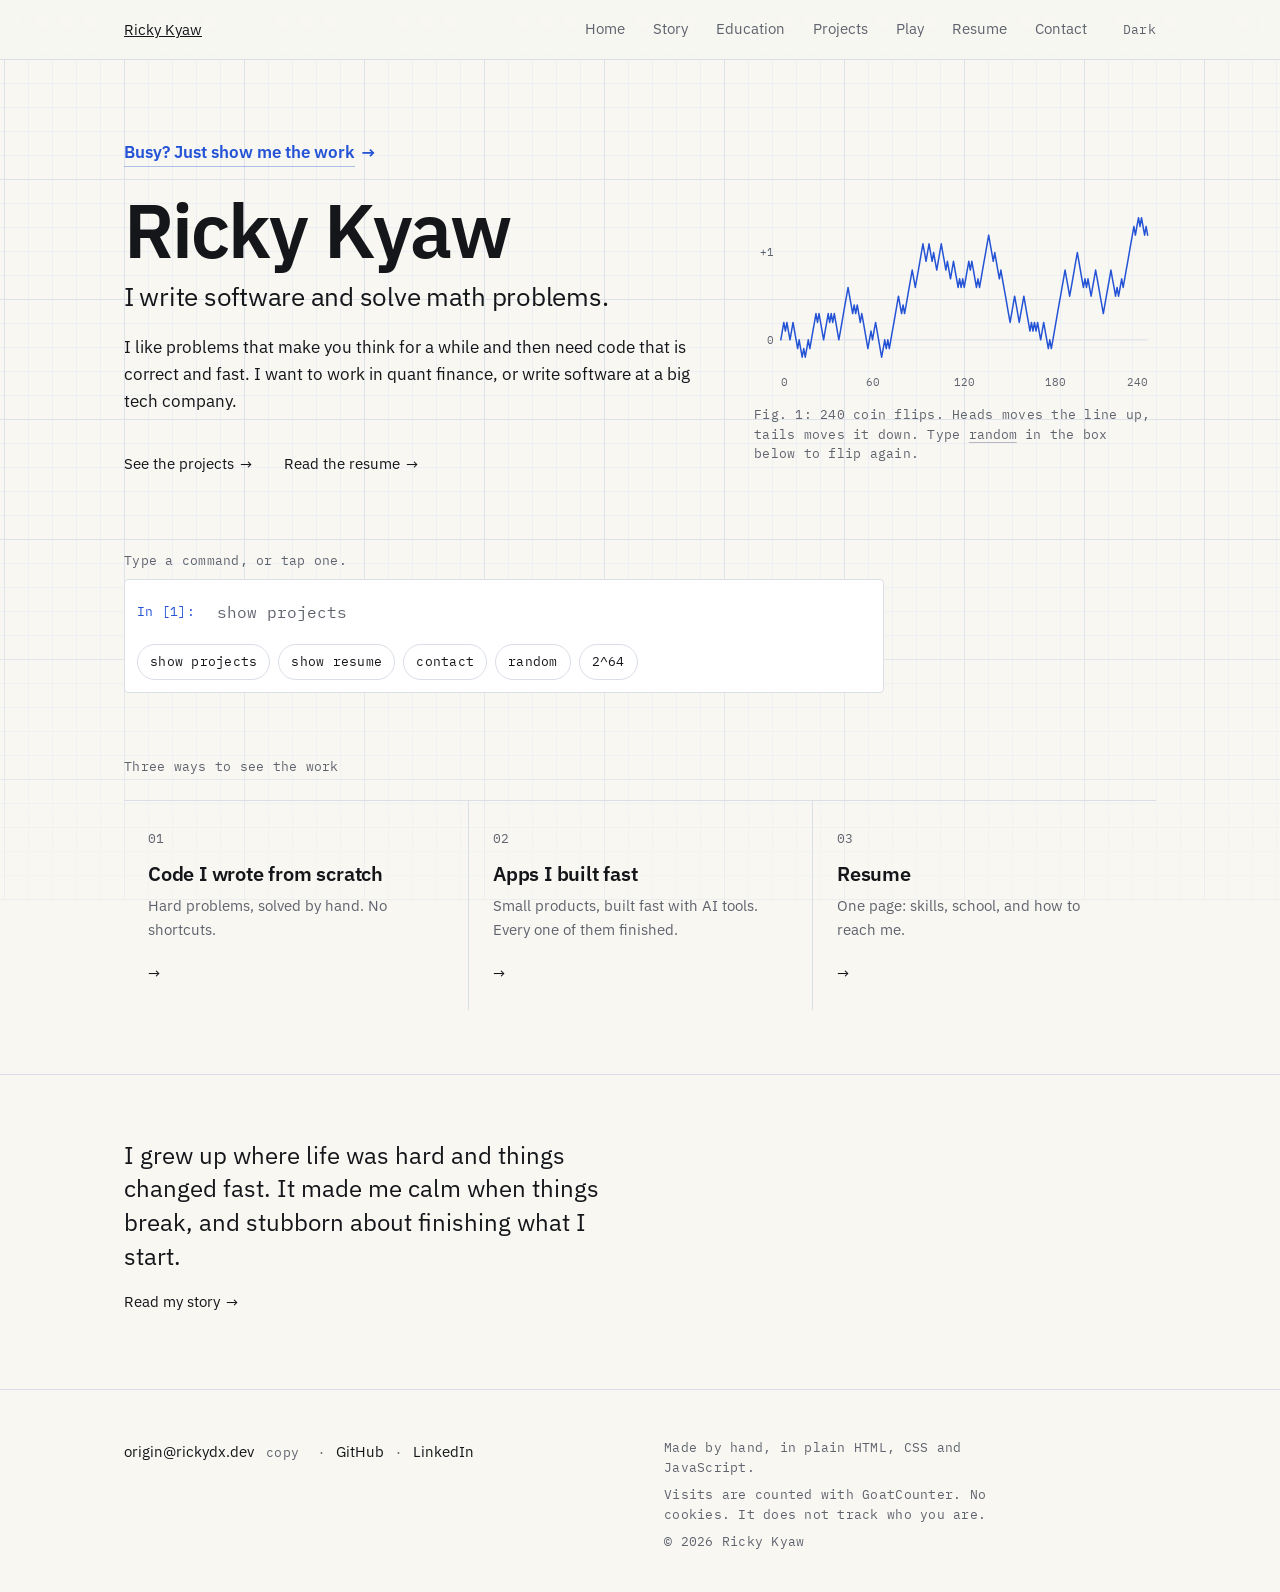
==== commit 158c9da0: "Add the Play page: Ransom, the chess engine, running in the browser Visitors can now play chess agai" ====
--- a/index.html
+++ b/index.html
@@ -49,6 +49,7 @@
           <li><a class="hover-u" href="/story/"><span class="u">Story</span></a></li>
           <li><a class="hover-u" href="/education/"><span class="u">Education</span></a></li>
           <li><a class="hover-u" href="/projects/"><span class="u">Projects</span></a></li>
+          <li><a class="hover-u" href="/play/"><span class="u">Play</span></a></li>
           <li><a class="hover-u" href="/resume/"><span class="u">Resume</span></a></li>
           <li><a class="hover-u" href="/contact/"><span class="u">Contact</span></a></li>
         </ul>
--- a/assets/css/site.css
+++ b/assets/css/site.css
@@ -1012,6 +1012,145 @@
   .pixel-text { width: min(60%, calc(var(--cols, 40) * 7px)); }
 }
 
+/* ---------- play: a game against the engine ---------- */
+.play {
+  --sq-light: #EDEADF;
+  --sq-dark: #8FA3D6;
+  --sq-dot: rgba(36, 83, 214, .38);
+  --sq-last: rgba(242, 178, 51, .55);
+  --sq-check: #D9604F;
+}
+:root[data-theme="dark"] .play {
+  --sq-light: #56627A;
+  --sq-dark: #222A38;
+  --sq-dot: rgba(126, 162, 255, .2);
+  --sq-last: rgba(242, 178, 51, .45);
+  --sq-check: #B5483A;
+}
+@media (prefers-color-scheme: dark) {
+  :root:not([data-theme]) .play { --sq-light: #56627A; --sq-dark: #222A38; --sq-dot: rgba(126, 162, 255, .2); --sq-last: rgba(242, 178, 51, .45); --sq-check: #B5483A; }
+}
+.play-lead { max-width: 56ch; margin-top: 16px; color: var(--muted); }
+.play-grid { display: grid; gap: 28px; margin-top: 32px; }
+.play-board-col { min-width: 0; }
+
+.board { position: relative; width: 100%; max-width: max(280px, min(100%, calc(100vh - 200px))); }
+.board-grid {
+  display: grid;
+  grid-template-columns: repeat(8, 1fr);
+  aspect-ratio: 1;
+  border: 1px solid var(--line-strong);
+  background: var(--sq-light);
+  -webkit-user-select: none;
+          user-select: none;
+}
+.sq {
+  position: relative;
+  display: block;
+  min-width: 0;
+  aspect-ratio: 1;
+  padding: 0;
+  border: 0;
+  border-radius: 0;
+  cursor: default;
+  background-color: var(--sq-light);
+}
+/* dark squares are half-toned, like the Story scenes */
+.sq--dark { background-color: var(--sq-dark); background-image: repeating-conic-gradient(var(--sq-dot) 0 25%, transparent 0 50%); background-size: 4px 4px; }
+.sq .piece { position: absolute; inset: 4%; width: 92%; height: 92%; pointer-events: none; }
+.sq.is-last { box-shadow: inset 0 0 0 100px var(--sq-last); }
+.sq.is-check { background-color: var(--sq-check); background-image: none; }
+/* rings are drawn in the text colour with a paper-coloured line inside, so they show on light and dark squares alike */
+.sq.is-selected { box-shadow: inset 0 0 0 3px var(--fg), inset 0 0 0 5px var(--bg), inset 0 0 0 100px color-mix(in srgb, var(--accent) 22%, transparent); }
+.sq.is-target, .sq.is-capture { cursor: pointer; }
+.sq.is-target::after { content: ""; position: absolute; inset: 39%; background: var(--fg); opacity: .8; }
+.sq.is-capture::after { content: ""; position: absolute; inset: 0; border: 4px solid var(--fg); opacity: .8; }
+.sq.is-last.is-target::after { background: #14161A; }
+.sq.is-last.is-capture::after { border-color: #14161A; }
+.sq.is-lifted .piece { opacity: .25; }
+.sq:focus-visible { outline: 3px solid var(--fg); outline-offset: -3px; box-shadow: inset 0 0 0 5px var(--bg); z-index: 1; }
+.sq.is-selected:focus-visible { box-shadow: inset 0 0 0 5px var(--bg), inset 0 0 0 100px color-mix(in srgb, var(--accent) 22%, transparent); }
+.board-grid .sq:has(.piece) { cursor: grab; }
+.coord { position: absolute; font: 500 .625rem/1 var(--mono); color: #14161A; pointer-events: none; }
+:root[data-theme="dark"] .coord { color: #ECEEF2; }
+:root[data-theme="dark"] .sq.is-last .coord, :root[data-theme="dark"] .sq.is-check .coord { color: #14161A; }
+.coord--rank { top: 3px; left: 3px; }
+.coord--file { right: 3px; bottom: 2px; }
+.piece-ghost { position: fixed; left: 0; top: 0; z-index: 100; pointer-events: none; will-change: transform; }
+.piece-ghost .piece { width: 100%; height: 100%; }
+
+.promo {
+  position: absolute;
+  inset: 0;
+  z-index: 2;
+  display: flex;
+  flex-wrap: wrap;
+  align-items: center;
+  align-content: center;
+  justify-content: center;
+  gap: 8px;
+  background: color-mix(in srgb, var(--bg) 78%, transparent);
+}
+.promo[hidden] { display: none; }
+.promo-btn { width: 20%; aspect-ratio: 1; background: var(--sq-dark); border: 1px solid var(--line-strong); }
+.promo-btn .piece { width: 100%; height: 100%; }
+.promo-cancel { flex-basis: 100%; min-height: 44px; font: 400 .8125rem/1 var(--mono); color: var(--fg); }
+
+.play-status { margin-top: 12px; min-height: 1.6em; font-size: 1rem; }
+.play-side { display: grid; gap: 0; align-content: start; min-width: 0; }
+html:not(.js) .play-side, .play.is-broken .play-side { display: none; }
+.play-panel { padding: 16px 0 18px; border-top: 1px solid var(--line); }
+.play-panel > .label { margin-bottom: 10px; }
+.choice { display: flex; margin-bottom: 10px; }
+.choice button {
+  flex: 1 1 0;
+  min-height: 44px;
+  padding: 0 8px;
+  font: 400 .8125rem/1.1 var(--mono);
+  letter-spacing: .02em;
+  border: 1px solid var(--line-strong);
+  margin-left: -1px;
+  transition: background-color var(--t-fast) var(--ease-out), color var(--t-fast) var(--ease-out);
+}
+.choice button:first-child { margin-left: 0; }
+.choice button[aria-pressed="true"] { background: var(--fg); color: var(--bg); border-color: var(--fg); position: relative; }
+.play-actions { display: flex; flex-wrap: wrap; gap: 4px 22px; }
+.play-actions button { min-height: 44px; }
+.play-actions button:disabled { opacity: .4; cursor: default; text-decoration: none; }
+
+.readout { margin: 0; display: grid; gap: 6px; }
+.readout div { display: grid; grid-template-columns: 17ch 1fr; gap: 12px; align-items: baseline; }
+.readout dt { font: 400 .75rem/1.4 var(--mono); letter-spacing: .02em; color: var(--muted); }
+.readout dd { margin: 0; font-size: .9375rem; font-variant-numeric: tabular-nums; min-width: 0; overflow-wrap: anywhere; }
+
+.moves { margin: 0; padding: 0 0 0 3.2ch; max-height: 176px; overflow-y: auto; font: 400 .875rem/1.7 var(--mono); }
+.moves:empty::before { content: "No moves yet."; margin-left: -3.2ch; color: var(--muted); font-family: var(--sans); }
+.moves li { padding-left: .5ch; }
+.moves li::marker { color: var(--muted); }
+.moves li span { display: inline-block; min-width: 8ch; }
+.move-form { margin-top: 14px; }
+.move-row { display: flex; gap: 14px; align-items: center; margin-top: 6px; }
+.move-row input {
+  flex: 1 1 auto;
+  min-width: 0;
+  min-height: 44px;
+  padding: 0 12px;
+  font: 400 1rem/1 var(--mono);
+  color: var(--fg);
+  background: var(--surface);
+  border: 1px solid var(--line-strong);
+  border-radius: 0;
+}
+.move-row button { min-height: 44px; }
+.move-hint { min-height: 1.4em; margin-top: 6px; font-size: .875rem; color: var(--muted); }
+.play-about p { max-width: 62ch; margin-top: 12px; }
+.play-about h2 + p { color: inherit; font-size: inherit; max-width: 62ch; margin-top: 12px; }
+
+@media (min-width: 900px) {
+  .play-grid { grid-template-columns: minmax(0, 1.4fr) minmax(280px, 1fr); gap: 40px; align-items: start; }
+  .play-panel:first-child { border-top: 0; padding-top: 0; }
+}
+
 /* ---------- scroll reveal ---------- */
 html.js [data-reveal] {
   opacity: 0;
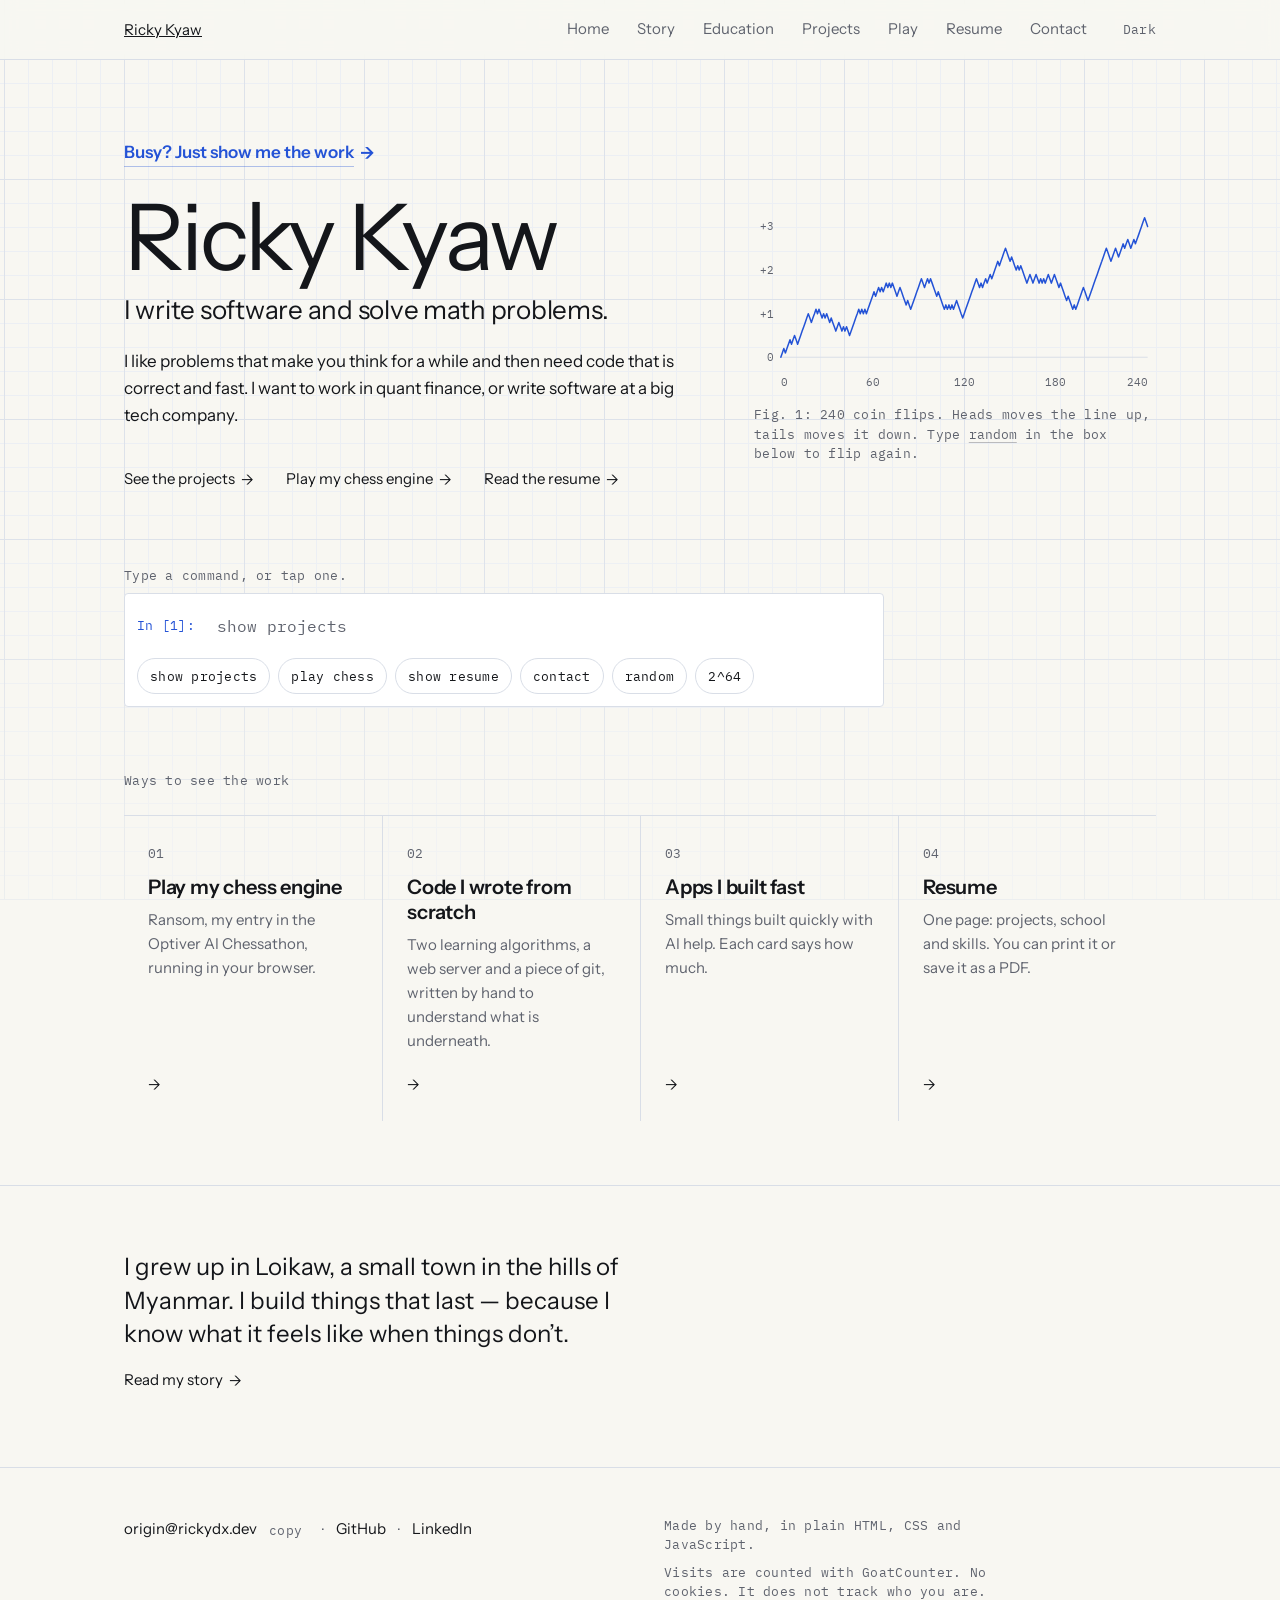
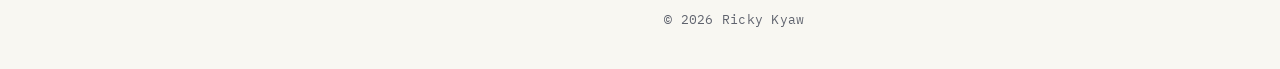
==== commit c583b8ac: "Fill in Projects, Resume and Education from verified facts; new type The three pages that still held" ====
--- a/index.html
+++ b/index.html
@@ -25,7 +25,7 @@
 <script>(function(){try{var t=localStorage.getItem('theme');if(t!=='light'&&t!=='dark'){t=matchMedia('(prefers-color-scheme: dark)').matches?'dark':'light'}var d=document.documentElement;d.setAttribute('data-theme',t);d.style.background=t==='dark'?'#0F1217':'#F8F7F2';var m=document.querySelector('meta[name="theme-color"]');if(m){m.content=t==='dark'?'#0F1217':'#F8F7F2'}if('noModule' in HTMLScriptElement.prototype){d.classList.add('js');setTimeout(function(){if(!d.classList.contains('js-ready')){d.classList.remove('js')}},3000)}}catch(e){}})();</script>
 <link rel="preconnect" href="https://fonts.googleapis.com">
 <link rel="preconnect" href="https://fonts.gstatic.com" crossorigin>
-<link rel="stylesheet" href="https://fonts.googleapis.com/css2?family=IBM+Plex+Mono&family=IBM+Plex+Sans:wght@400;600&display=swap">
+<link rel="stylesheet" href="https://fonts.googleapis.com/css2?family=IBM+Plex+Mono:wght@400;500&family=Instrument+Sans:wght@400;500;600&display=swap">
 <link rel="stylesheet" href="/assets/css/site.css">
 <link rel="icon" href="/favicon.ico" sizes="32x32">
 <link rel="icon" href="/assets/img/favicon.svg" type="image/svg+xml">
@@ -76,6 +76,7 @@
         <p class="lead" data-reveal data-reveal-delay="160">I like problems that make you think for a while and then need code that is correct and fast. I want to work in quant finance, or write software at a big tech company.</p>
         <ul class="hero-links" role="list" data-reveal data-reveal-delay="240">
           <li><a class="hover-u" href="/projects/"><span class="u">See the projects</span><span class="arrow" aria-hidden="true">→</span></a></li>
+          <li><a class="hover-u" href="/play/"><span class="u">Play my chess engine</span><span class="arrow" aria-hidden="true">→</span></a></li>
           <li><a class="hover-u" href="/resume/"><span class="u">Read the resume</span><span class="arrow" aria-hidden="true">→</span></a></li>
         </ul>
       </div>
@@ -112,6 +113,7 @@
           </form>
           <ul class="chips" role="list" aria-label="Things to try">
             <li><a href="/projects/" data-cmd="show projects">show projects</a></li>
+            <li><a href="/play/" data-cmd="play chess">play chess</a></li>
             <li><a href="/resume/" data-cmd="show resume">show resume</a></li>
             <li><a href="/contact/" data-cmd="contact">contact</a></li>
             <li><a href="#fig1" data-cmd="random">random</a></li>
@@ -124,29 +126,37 @@
 
   <section class="plates-section" aria-labelledby="ways">
     <div class="container">
-      <h2 class="label" id="ways" data-reveal>Three ways to see the work</h2>
-      <ul class="plates" role="list" data-reveal-group="60">
+      <h2 class="label" id="ways" data-reveal>Ways to see the work</h2>
+      <ul class="plates plates--four" role="list" data-reveal-group="60">
+        <li data-reveal>
+          <a class="plate" href="/play/">
+            <span class="plate-num num">01</span>
+            <span class="plate-title"><span class="u">Play my chess engine</span></span>
+            <span class="plate-text">Ransom, my entry in the Optiver AI Chessathon, running in your browser.</span>
+            <span class="arrow" aria-hidden="true">→</span>
+          </a>
+        </li>
         <li data-reveal>
           <a class="plate" href="/projects/#from-scratch">
-            <span class="plate-num num">01</span>
+            <span class="plate-num num">02</span>
             <span class="plate-title"><span class="u">Code I wrote from scratch</span></span>
-            <span class="plate-text">Hard problems, solved by hand. No shortcuts.</span>
+            <span class="plate-text">Two learning algorithms, a web server and a piece of git, written by hand to understand what is underneath.</span>
             <span class="arrow" aria-hidden="true">→</span>
           </a>
         </li>
         <li data-reveal>
           <a class="plate" href="/projects/#built-fast">
-            <span class="plate-num num">02</span>
+            <span class="plate-num num">03</span>
             <span class="plate-title"><span class="u">Apps I built fast</span></span>
-            <span class="plate-text">Small products, built fast with AI tools. Every one of them finished.</span>
+            <span class="plate-text">Small things built quickly with AI help. Each card says how much.</span>
             <span class="arrow" aria-hidden="true">→</span>
           </a>
         </li>
         <li data-reveal>
           <a class="plate" href="/resume/">
-            <span class="plate-num num">03</span>
+            <span class="plate-num num">04</span>
             <span class="plate-title"><span class="u">Resume</span></span>
-            <span class="plate-text">One page: skills, school, and how to reach me.</span>
+            <span class="plate-text">One page: projects, school and skills. You can print it or save it as a PDF.</span>
             <span class="arrow" aria-hidden="true">→</span>
           </a>
         </li>
@@ -157,7 +167,7 @@
   <section class="bridge" aria-label="My story, in one line">
     <div class="container">
       <div data-reveal>
-        <p>I grew up where life was hard and things changed fast. It made me calm when things break, and stubborn about finishing what I start.</p>
+        <p>I grew up in Loikaw, a small town in the hills of Myanmar. I build things that last — because I know what it feels like when things don’t.</p>
         <a class="hover-u" href="/story/"><span class="u">Read my story</span><span class="arrow" aria-hidden="true">→</span></a>
       </div>
     </div>
--- a/assets/css/site.css
+++ b/assets/css/site.css
@@ -4,13 +4,14 @@
    plates · bridge · footer · shared page bits · motion · reduced motion
    ========================================================================== */
 
-/* A stand-in with matching metrics while IBM Plex Sans loads, so text barely moves. */
+/* A stand-in with matching metrics while Instrument Sans loads, so text barely moves. */
 @font-face {
-  font-family: 'Plex Sans Fallback';
+  font-family: 'Sans Fallback';
   src: local('Segoe UI'), local('Helvetica Neue'), local('Arial');
-  size-adjust: 105%;
-  ascent-override: 102.5%;
-  descent-override: 27.5%;
+  /* measured in the browser against Instrument Sans: 2% wider than Segoe UI, ascent 970 and descent 250 per 1000 */
+  size-adjust: 102%;
+  ascent-override: 95%;
+  descent-override: 24.5%;
   line-gap-override: 0%;
 }
 
@@ -29,7 +30,7 @@
   --shadow-lift: 0 12px 32px -12px rgba(20, 22, 26, .18), 0 2px 6px rgba(20, 22, 26, .06);
   --selection: rgba(36, 83, 214, .18);
 
-  --sans: 'IBM Plex Sans', 'Plex Sans Fallback', system-ui, -apple-system, 'Segoe UI', Roboto, sans-serif;
+  --sans: 'Instrument Sans', 'Sans Fallback', system-ui, -apple-system, 'Segoe UI', Roboto, sans-serif;
   --mono: 'IBM Plex Mono', ui-monospace, 'SF Mono', Menlo, Consolas, monospace;
 
   --ease-out: cubic-bezier(.22, 1, .36, 1);
@@ -406,6 +407,10 @@
   .nav-tail { min-height: 0; padding: 0; }
   .theme-btn { margin: 0 -12px 0 0; }
 }
+@media (min-width: 720px) and (max-width: 859px) {
+  .site-nav, .site-nav.is-open { gap: 12px; }
+  .site-nav ul { gap: 18px; }
+}
 
 /* ---------- main / page transitions ---------- */
 main {
@@ -440,10 +445,11 @@
 }
 
 h1 {
-  font-size: clamp(2.75rem, 1.5rem + 5vw, 4.75rem);
-  font-weight: 600;
-  line-height: 1;
-  letter-spacing: -.025em;
+  font-size: clamp(3rem, 1.4rem + 6.4vw, 5.75rem);
+  text-wrap: balance;
+  font-weight: 400;
+  line-height: .98;
+  letter-spacing: -.035em;
 }
 .statement {
   margin-top: 12px;
@@ -661,6 +667,9 @@
 @media (min-width: 720px) {
   .plates-section { padding-top: 64px; }
   .plates { display: grid; grid-template-columns: repeat(3, 1fr); }
+  .plates--four { grid-template-columns: repeat(2, 1fr); }
+  .plates--four li:nth-child(odd) { border-left: 0; }
+  .plates--four li:nth-child(n + 3) { border-top: 1px solid var(--line); }
   .plates li { display: grid; }
   .plates li + li { border-top: 0; border-left: 1px solid var(--line); }
   .plate {
@@ -668,6 +677,12 @@
     padding: 28px 24px 24px;
   }
   .plate .arrow { margin-top: auto; padding-top: 20px; }
+}
+@media (min-width: 1024px) {
+  .plates--four { grid-template-columns: repeat(4, 1fr); }
+  .plates--four li:nth-child(odd) { border-left: 1px solid var(--line); }
+  .plates--four li:first-child { border-left: 0; }
+  .plates--four li:nth-child(n + 3) { border-top: 0; }
 }
 @media (hover: hover) {
   .plate:hover {
@@ -737,7 +752,10 @@
 /* ---------- shared bits for the other pages ---------- */
 .page { padding: 48px 0 56px; }
 .page-head { max-width: 640px; }
-.page h1 { font-size: clamp(2.25rem, 1.5rem + 3.5vw, 3.5rem); }
+.page h1 { font-size: clamp(2.375rem, 1.5rem + 4.4vw, 4.25rem); }
+/* the small mono label above a headline, with a short rule leading into it */
+.eyebrow { display: flex; align-items: center; gap: 10px; margin-bottom: 14px; font: 400 .75rem/1.5 var(--mono); letter-spacing: .08em; text-transform: uppercase; color: var(--muted); }
+.eyebrow::before { content: ""; width: 28px; height: 1px; background: currentColor; }
 .page-intro { margin-top: 16px; max-width: 58ch; }
 .section { padding-top: 40px; }
 [id] { scroll-margin-top: calc(var(--header-h) + 12px); }
@@ -823,6 +841,93 @@
   .rows-list li { grid-template-columns: 160px 1fr; column-gap: 24px; }
   .rows-list .note { grid-column: 2; }
 }
+
+/* ---------- projects ---------- */
+.proj-section { padding-top: 56px; }
+.proj-section > h2 { font-size: clamp(1.5rem, 1.2rem + 1.2vw, 2rem); font-weight: 500; line-height: 1.2; letter-spacing: -.02em; }
+.proj-section > h2 + p { margin-top: 10px; color: var(--muted); max-width: 58ch; }
+.proj-list { list-style: none; margin: 24px 0 0; padding: 0; border-top: 1px solid var(--line); }
+.proj { display: grid; gap: 4px 24px; padding: 28px 0 30px; border-bottom: 1px solid var(--line); }
+.proj-meta { font: 400 .8125rem/1.5 var(--mono); letter-spacing: .02em; color: var(--muted); }
+.proj-body { min-width: 0; max-width: 62ch; }
+.proj h3, .proj--lead h2 { font-size: 1.375rem; font-weight: 600; line-height: 1.25; letter-spacing: -.01em; }
+.proj-what { margin-top: 8px; }
+.proj-body p + p { margin-top: 10px; }
+/* the honest lines: what was my part, and how much an AI helped */
+.proj-facts { margin: 16px 0 0; display: grid; gap: 8px; }
+.proj-facts div { display: grid; gap: 2px 12px; align-items: baseline; }
+@media (min-width: 480px) { .proj-facts div { grid-template-columns: 6.5rem 1fr; } }
+.proj-facts dt { font: 400 .75rem/1.6 var(--mono); letter-spacing: .04em; text-transform: uppercase; color: var(--muted); }
+.proj-facts dd { margin: 0; font-size: .9375rem; }
+.proj-links { display: flex; flex-wrap: wrap; gap: 4px 24px; margin-top: 14px; }
+.proj-links a { display: inline-flex; align-items: center; min-height: 44px; font-weight: 600; font-size: .9375rem; text-decoration: none; color: var(--accent); }
+.proj-note { margin-top: 12px; }
+.proj details { margin-top: 6px; }
+.proj summary {
+  display: inline-flex;
+  align-items: center;
+  gap: 8px;
+  min-height: 44px;
+  cursor: pointer;
+  list-style: none;
+  font: 400 .8125rem/1 var(--mono);
+  letter-spacing: .02em;
+  color: var(--muted);
+}
+.proj summary::-webkit-details-marker { display: none; }
+.proj summary::before { content: "+"; display: inline-block; width: 1ch; color: var(--fg); }
+.proj details[open] summary::before { content: "\2212"; }
+.proj details ul { margin: 2px 0 6px; padding-left: 1.2em; display: grid; gap: 6px; font-size: .9375rem; color: var(--muted); max-width: 60ch; }
+@media (hover: hover) { .proj summary:hover { color: var(--fg); } }
+/* the engine gets a frame of its own above the two lists */
+.proj--lead { margin-top: 36px; padding: 28px 24px 26px; border: 1px solid var(--line-strong); background: var(--surface); }
+.proj--lead h2 { font-size: clamp(1.5rem, 1.2rem + 1.4vw, 2.125rem); font-weight: 500; letter-spacing: -.02em; }
+@media (min-width: 720px) {
+  .proj { grid-template-columns: 160px 1fr; padding: 34px 0 36px; }
+  .proj-meta { padding-top: 6px; }
+  .proj--lead { padding: 36px 32px 32px; }
+}
+
+/* ---------- education ---------- */
+.edu-list { list-style: none; margin: 28px 0 0; padding: 0; border-top: 1px solid var(--line); }
+.edu-item { display: grid; gap: 6px; padding: 24px 0 26px; border-bottom: 1px solid var(--line); }
+.edu-when { font: 400 .8125rem/1.5 var(--mono); letter-spacing: .02em; color: var(--muted); }
+.edu-body h2 { font-size: 1.25rem; font-weight: 600; line-height: 1.3; letter-spacing: -.005em; }
+.edu-aside { font-weight: 400; color: var(--muted); font-size: 1rem; white-space: nowrap; }
+.edu-where { margin-top: 2px; color: var(--muted); }
+.edu-note { margin-top: 12px; max-width: 58ch; }
+.edu-notes { list-style: none; margin: 12px 0 0; padding: 0; display: grid; gap: 4px; max-width: 58ch; }
+.edu-item--gap .edu-note { margin-top: 6px; color: var(--muted); }
+.edu-item--gap .edu-note a { color: var(--fg); }
+.grades-label { margin-top: 14px; }
+.grades-label + .grades { margin-top: 6px; }
+.edu-notes .edu-aside { white-space: normal; font-size: .9375rem; }
+/* grades set like a small table: subject on the left, grade in a fixed column */
+.grades { margin: 14px 0 0; max-width: 26rem; border-top: 1px solid var(--line); }
+.grades div { display: grid; grid-template-columns: 1fr auto; gap: 16px; align-items: baseline; padding: 7px 0; border-bottom: 1px solid var(--line); }
+.grades dt { font-size: .9375rem; }
+.grades dd { margin: 0; font: 500 .9375rem/1.4 var(--mono); text-align: right; }
+.grade-note { margin-left: 8px; font: 400 .75rem/1 var(--mono); letter-spacing: .02em; color: var(--accent); }
+@media (min-width: 720px) {
+  .edu-item { grid-template-columns: 160px 1fr; column-gap: 24px; padding: 30px 0 32px; }
+  .edu-when { padding-top: 5px; }
+}
+
+/* ---------- resume ---------- */
+.resume-contact { list-style: none; margin: 18px 0 0; padding: 0; display: flex; flex-wrap: wrap; gap: 6px 22px; font: 400 .875rem/1.6 var(--mono); }
+.resume-contact a { display: inline-block; padding: 6px 0; }
+.resume-more { margin-top: 12px; }
+/* row numbers are decoration, so they are drawn here and not written into the page */
+.resume .rows-list { counter-reset: row; }
+.resume [data-count]::before { counter-increment: row; content: counter(row, decimal-leading-zero); }
+.resume-more a { display: inline-flex; align-items: center; min-height: 44px; font-weight: 600; font-size: .9375rem; text-decoration: none; color: var(--accent); }
+.resume .rows-list .note { max-width: 64ch; }
+.resume-skills { margin: 16px 0 0; display: grid; gap: 8px; border-top: 1px solid var(--line); padding-top: 14px; }
+.resume-skills div { display: grid; gap: 2px; }
+.resume-skills dt { font: 400 .75rem/1.6 var(--mono); letter-spacing: .04em; text-transform: uppercase; color: var(--muted); }
+.resume-skills dd { margin: 0; }
+button.button-link { cursor: pointer; }
+@media (min-width: 720px) { .resume-skills div { grid-template-columns: 160px 1fr; column-gap: 24px; align-items: baseline; } }
 
 /* ---------- the story: nine slides over live scenes ---------- */
 /* This page is always dark, whatever the theme: the scenes are drawn as light on night. */
@@ -1128,7 +1233,10 @@
 .moves li { padding-left: .5ch; }
 .moves li::marker { color: var(--muted); }
 .moves li span { display: inline-block; min-width: 8ch; }
-.move-form { margin-top: 14px; }
+.moves-tools { margin-top: 4px; }
+.moves-tools button { min-height: 44px; font-size: .9375rem; }
+.moves-tools button:disabled { opacity: .4; cursor: default; text-decoration: none; }
+.move-form { margin-top: 6px; }
 .move-row { display: flex; gap: 14px; align-items: center; margin-top: 6px; }
 .move-row input {
   flex: 1 1 auto;
@@ -1173,3 +1281,34 @@
   .plate:hover { transform: none; box-shadow: none; }
   .hover-u:hover .arrow, .plate:hover .arrow { transform: none; }
 }
+
+/* ---------- print ---------- */
+/* Printing any page gives clean black on white. On the Resume page that IS the PDF, and it fits one sheet. */
+@media print {
+  :root, :root[data-theme="dark"], body[data-page="story"] { --bg: #fff; --surface: #fff; --fg: #000; --muted: #333; --accent: #000; --line: #bbb; --line-strong: #888; color-scheme: light; }
+  .story { --ink: #000; --night: #fff; --amber: #000; }
+  html, body, html:has(> body[data-page="story"]) { background: #fff !important; }
+  body::before, .site-header, .site-footer, .skip, .no-print, .copy-btn, .theme-btn, .deck-canvas, .deck-tools, .deck-nav { display: none !important; }
+  /* nothing may print half-faded: finish every scroll fade-in at once */
+  html.js [data-reveal] { opacity: 1 !important; transform: none !important; transition: none !important; }
+  body { font-size: 10pt; line-height: 1.3; }
+  .page { padding: 0; }
+  .container { max-width: none; padding: 0; }
+  .page-head { max-width: none; }
+  .page h1 { font-size: 20pt; letter-spacing: -.02em; }
+  .page-intro { margin-top: 4pt; }
+  .eyebrow { display: none; }
+  .section { padding-top: 8pt; }
+  .section h2 { font-size: 11.5pt; }
+  .rows-list { margin-top: 4pt; }
+  .rows-list li { padding: 2.75pt 0; break-inside: avoid; grid-template-columns: 84pt 1fr; column-gap: 10pt; gap: 1pt 10pt; }
+  .rows-list .note { grid-column: 2; font-size: 9pt; color: #222; max-width: none; }
+  .resume-contact { margin-top: 5pt; font-size: 8.5pt; gap: 2pt 14pt; }
+  .resume-contact a { padding: 0; }
+  .resume-skills { margin-top: 5pt; padding-top: 5pt; gap: 2pt; }
+  .resume-skills div { grid-template-columns: 84pt 1fr; column-gap: 10pt; }
+  .resume .section > p { display: none; }
+  .u, .u--rest { background-image: none !important; }
+  a { text-decoration: none; color: #000; }
+  @page { margin: 11mm 14mm; }
+}
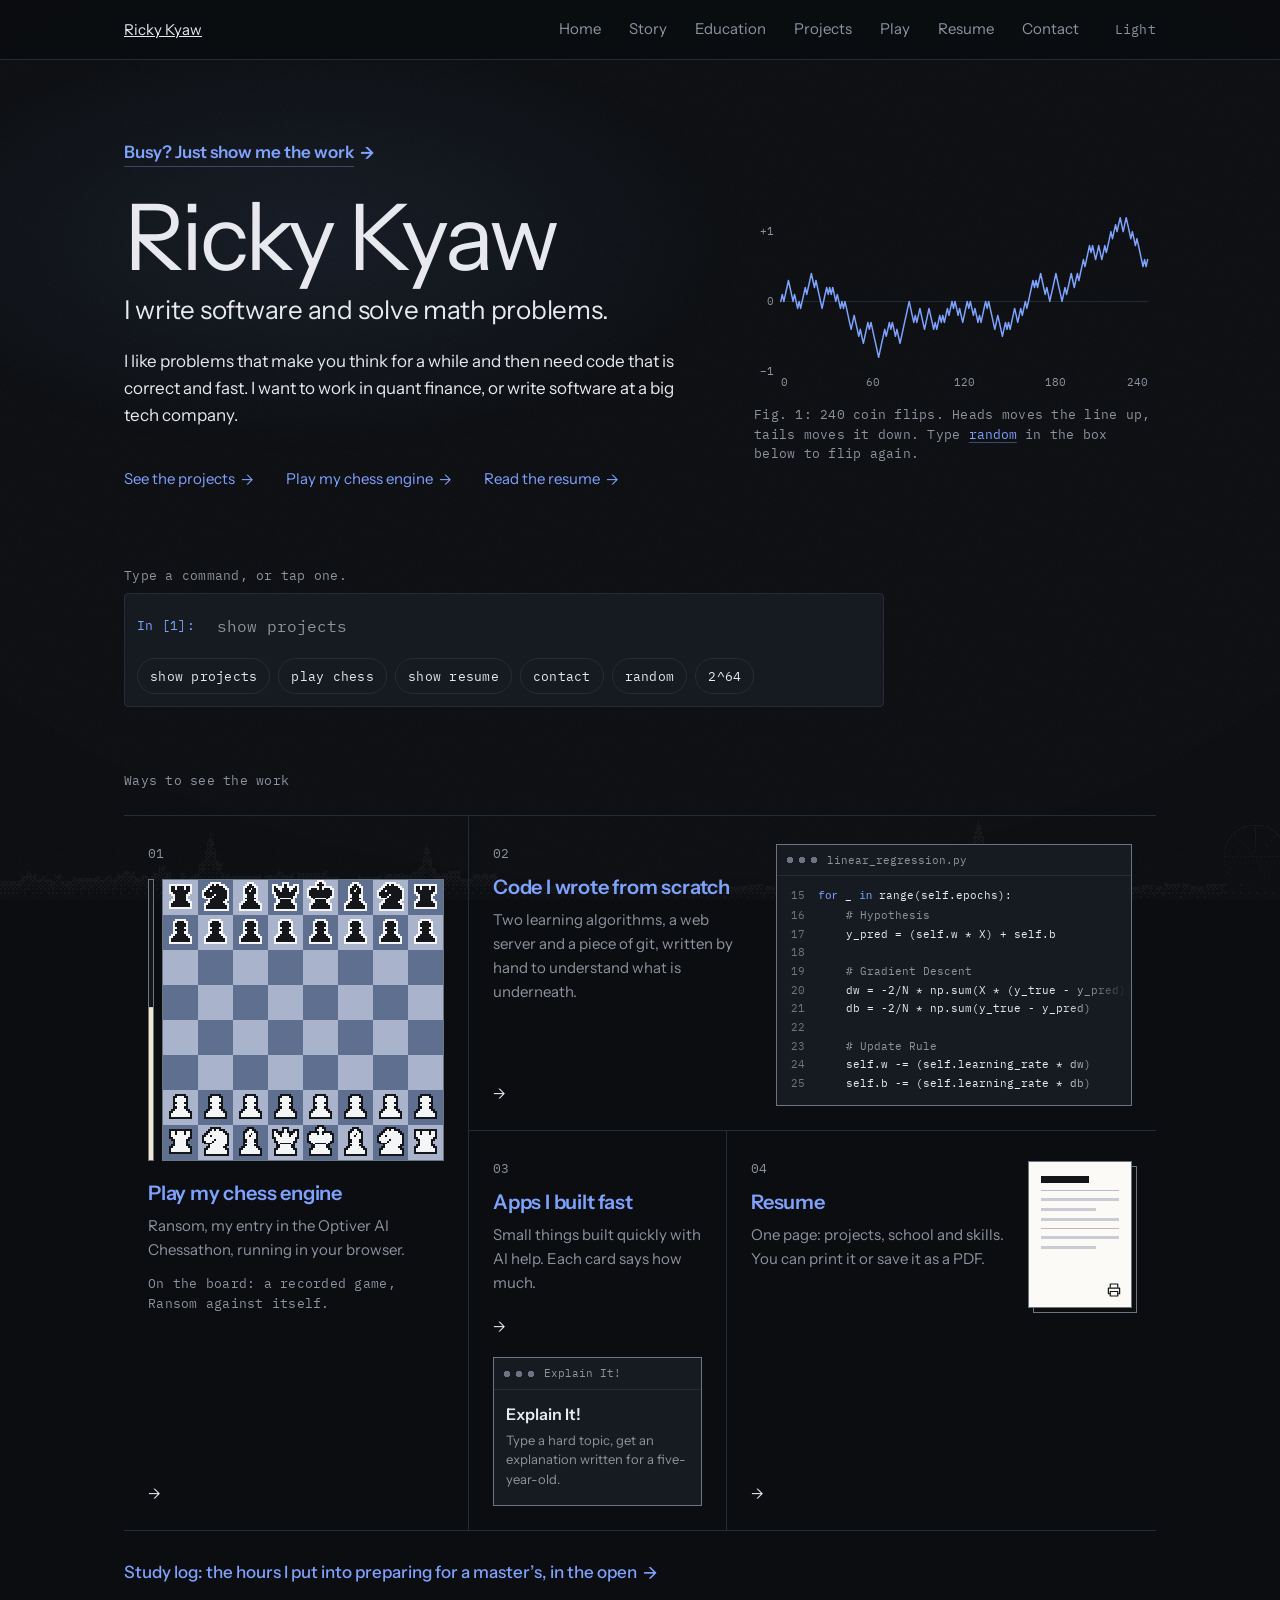
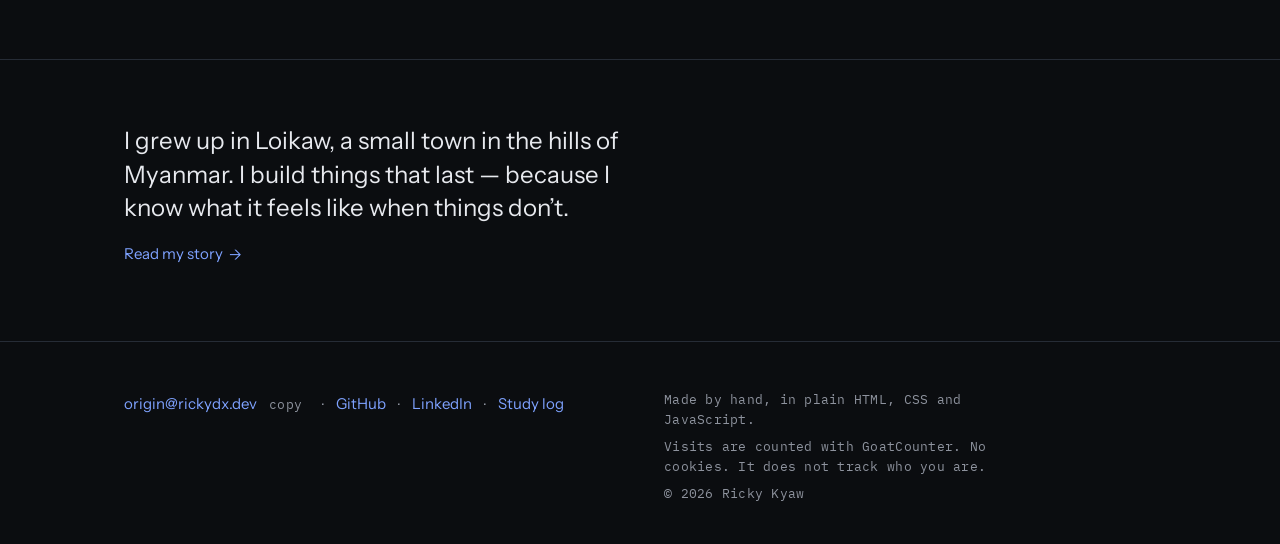
==== commit cef278a3: "Additive update: three-tier Story, Home plates, project cards, Study Log, new look Story: only Yango" ====
--- a/index.html
+++ b/index.html
@@ -19,10 +19,10 @@
 <meta name="twitter:title" content="Ricky Kyaw">
 <meta name="twitter:description" content="Ricky Kyaw writes software and solves math problems. Projects, resume, and a way to get in touch.">
 <meta name="twitter:image" content="https://rickydx.dev/assets/img/og.png">
-<meta name="color-scheme" content="light dark">
-<meta name="theme-color" content="#F8F7F2">
-<style>html{background:#F8F7F2}@media (prefers-color-scheme:dark){html{background:#0F1217}}</style>
-<script>(function(){try{var t=localStorage.getItem('theme');if(t!=='light'&&t!=='dark'){t=matchMedia('(prefers-color-scheme: dark)').matches?'dark':'light'}var d=document.documentElement;d.setAttribute('data-theme',t);d.style.background=t==='dark'?'#0F1217':'#F8F7F2';var m=document.querySelector('meta[name="theme-color"]');if(m){m.content=t==='dark'?'#0F1217':'#F8F7F2'}if('noModule' in HTMLScriptElement.prototype){d.classList.add('js');setTimeout(function(){if(!d.classList.contains('js-ready')){d.classList.remove('js')}},3000)}}catch(e){}})();</script>
+<meta name="color-scheme" content="dark light">
+<meta name="theme-color" content="#0B0D10">
+<style>html{background:#0B0D10}</style>
+<script>(function(){var t='dark';try{if(localStorage.getItem('theme')==='light'){t='light'}}catch(e){}try{var d=document.documentElement;d.setAttribute('data-theme',t);d.style.background=t==='dark'?'#0B0D10':'#FAFAF8';var m=document.querySelector('meta[name="theme-color"]');if(m){m.content=t==='dark'?'#0B0D10':'#FAFAF8'}if('noModule' in HTMLScriptElement.prototype){d.classList.add('js');setTimeout(function(){if(!d.classList.contains('js-ready')){d.classList.remove('js')}},3000)}}catch(e){}})();</script>
 <link rel="preconnect" href="https://fonts.googleapis.com">
 <link rel="preconnect" href="https://fonts.gstatic.com" crossorigin>
 <link rel="stylesheet" href="https://fonts.googleapis.com/css2?family=IBM+Plex+Mono:wght@400;500&family=Instrument+Sans:wght@400;500;600&display=swap">
@@ -127,40 +127,69 @@
   <section class="plates-section" aria-labelledby="ways">
     <div class="container">
       <h2 class="label" id="ways" data-reveal>Ways to see the work</h2>
-      <ul class="plates plates--four" role="list" data-reveal-group="60">
-        <li data-reveal>
-          <a class="plate" href="/play/">
+      <ul class="plates plates--bento" role="list" data-reveal-group="60">
+        <li class="bento-play" data-reveal>
+          <a class="plate plate--play" href="/play/">
             <span class="plate-num num">01</span>
-            <span class="plate-title"><span class="u">Play my chess engine</span></span>
-            <span class="plate-text">Ransom, my entry in the Optiver AI Chessathon, running in your browser.</span>
+            <span class="mini" data-miniboard aria-hidden="true">
+              <span class="mini-bar"><span class="mini-bar-fill"></span></span>
+              <span class="mini-board"></span>
+            </span>
+            <span class="plate-copy">
+              <span class="plate-title"><span class="u">Play my chess engine</span></span>
+              <span class="plate-text">Ransom, my entry in the Optiver AI Chessathon, running in your browser.</span>
+              <span class="plate-aside label">On the board: a recorded game, Ransom against itself.</span>
+            </span>
             <span class="arrow" aria-hidden="true">→</span>
           </a>
         </li>
-        <li data-reveal>
-          <a class="plate" href="/projects/#from-scratch">
-            <span class="plate-num num">02</span>
-            <span class="plate-title"><span class="u">Code I wrote from scratch</span></span>
-            <span class="plate-text">Two learning algorithms, a web server and a piece of git, written by hand to understand what is underneath.</span>
-            <span class="arrow" aria-hidden="true">→</span>
-          </a>
-        </li>
-        <li data-reveal>
-          <a class="plate" href="/projects/#built-fast">
-            <span class="plate-num num">03</span>
-            <span class="plate-title"><span class="u">Apps I built fast</span></span>
-            <span class="plate-text">Small things built quickly with AI help. Each card says how much.</span>
-            <span class="arrow" aria-hidden="true">→</span>
-          </a>
-        </li>
-        <li data-reveal>
-          <a class="plate" href="/resume/">
-            <span class="plate-num num">04</span>
-            <span class="plate-title"><span class="u">Resume</span></span>
-            <span class="plate-text">One page: projects, school and skills. You can print it or save it as a PDF.</span>
-            <span class="arrow" aria-hidden="true">→</span>
+        <li class="bento-code" data-reveal>
+          <a class="plate plate--code" href="/projects/#from-scratch">
+            <span class="plate-copy">
+              <span class="plate-num num">02</span>
+              <span class="plate-title"><span class="u">Code I wrote from scratch</span></span>
+              <span class="plate-text">Two learning algorithms, a web server and a piece of git, written by hand to understand what is underneath.</span>
+              <span class="arrow" aria-hidden="true">→</span>
+            </span>
+            <span class="codewin" aria-hidden="true">
+              <span class="codewin-bar"><span class="codewin-dots"></span><span class="codewin-name">linear_regression.py</span></span>
+              <span class="codewin-body"><span class="ln" data-n="15"><b>for</b> _ <b>in</b> range(self.epochs):</span><span class="ln" data-n="16">    <i># Hypothesis</i></span><span class="ln" data-n="17">    y_pred = (self.w * X) + self.b</span><span class="ln" data-n="18"></span><span class="ln" data-n="19">    <i># Gradient Descent</i></span><span class="ln" data-n="20">    dw = -2/N * np.sum(X * (y_true - y_pred))</span><span class="ln" data-n="21">    db = -2/N * np.sum(y_true - y_pred)</span><span class="ln" data-n="22"></span><span class="ln" data-n="23">    <i># Update Rule</i></span><span class="ln" data-n="24">    self.w -= (self.learning_rate * dw)</span><span class="ln" data-n="25">    self.b -= (self.learning_rate * db)</span></span>
+            </span>
+          </a>
+        </li>
+        <li class="bento-apps" data-reveal>
+          <a class="plate plate--app" href="/projects/#built-fast">
+            <span class="plate-copy">
+              <span class="plate-num num">03</span>
+              <span class="plate-title"><span class="u">Apps I built fast</span></span>
+              <span class="plate-text">Small things built quickly with AI help. Each card says how much.</span>
+              <span class="arrow" aria-hidden="true">→</span>
+            </span>
+            <span class="appwin" aria-hidden="true">
+              <span class="appwin-bar"><span class="codewin-dots"></span><span class="appwin-name">Explain It!</span></span>
+              <span class="appwin-body"><span class="appwin-title">Explain It!</span><span class="appwin-line">Type a hard topic, get an explanation written for a five-year-old.</span></span>
+            </span>
+          </a>
+        </li>
+        <li class="bento-paper" data-reveal>
+          <a class="plate plate--paper" href="/resume/">
+            <span class="plate-copy">
+              <span class="plate-num num">04</span>
+              <span class="plate-title"><span class="u">Resume</span></span>
+              <span class="plate-text">One page: projects, school and skills. You can print it or save it as a PDF.</span>
+              <span class="arrow" aria-hidden="true">→</span>
+            </span>
+            <span class="sheet" aria-hidden="true">
+              <svg class="sheet-print" viewBox="0 0 24 24" width="18" height="18" fill="none" stroke="currentColor" stroke-width="1.6" stroke-linejoin="round"><path d="M7 9V4h10v5"/><path d="M7 17H4.5V9.5h15V17H17"/><path d="M7 14h10v6H7z"/></svg>
+              <span class="sheet-name"></span><span class="sheet-rule"></span>
+              <span class="sheet-line"></span><span class="sheet-line sheet-line--short"></span><span class="sheet-line"></span>
+              <span class="sheet-rule"></span>
+              <span class="sheet-line"></span><span class="sheet-line sheet-line--short"></span>
+            </span>
           </a>
         </li>
       </ul>
+      <p class="plates-more" data-reveal><a class="hover-u" href="/study-log/"><span class="u">Study log: the hours I put into preparing for a master’s, in the open</span><span class="arrow" aria-hidden="true">→</span></a></p>
     </div>
   </section>
 
@@ -181,6 +210,7 @@
       <li><!--email_off--><a class="u" href="mailto:origin@rickydx.dev">origin@rickydx.dev</a><!--/email_off--><button class="copy-btn" type="button" data-copy="origin@rickydx.dev">copy</button></li>
       <li><span class="sep" aria-hidden="true">·</span><a class="u" href="https://github.com/ricky-kyaw" target="_blank" rel="noopener">GitHub</a></li>
       <li><span class="sep" aria-hidden="true">·</span><a class="u" href="https://www.linkedin.com/in/ricky-kyaw/" target="_blank" rel="noopener">LinkedIn</a></li>
+      <li><span class="sep" aria-hidden="true">·</span><a class="u" href="/study-log/">Study log</a></li>
     </ul>
     <div class="footer-note label">
       <p>Made by hand, in plain HTML, CSS and JavaScript.</p>
--- a/assets/css/site.css
+++ b/assets/css/site.css
@@ -17,7 +17,7 @@
 
 /* ---------- tokens ---------- */
 :root {
-  --bg: #F8F7F2;
+  --bg: #FAFAF8;
   --surface: #FFFFFF;
   --fg: #14161A;
   --muted: #5F636E;
@@ -25,10 +25,10 @@
   --line: #D9DEE7;
   --line-hover: #C9D0DB;
   --line-strong: #8A9099;
-  --grid-minor: #ECEFF4;
-  --grid-major: #DDE2EA;
   --shadow-lift: 0 12px 32px -12px rgba(20, 22, 26, .18), 0 2px 6px rgba(20, 22, 26, .06);
   --selection: rgba(36, 83, 214, .18);
+  --glow: rgba(36, 83, 214, .075);
+  --vignette: rgba(0, 0, 0, .08);
 
   --sans: 'Instrument Sans', 'Sans Fallback', system-ui, -apple-system, 'Segoe UI', Roboto, sans-serif;
   --mono: 'IBM Plex Mono', ui-monospace, 'SF Mono', Menlo, Consolas, monospace;
@@ -41,15 +41,13 @@
 
   --header-h: 56px;
   --pad: 20px;
-  --grid-minor-size: 20px;
-  --grid-major-size: 100px;
   --container: 1080px;
 
   color-scheme: light;
 }
 
 :root[data-theme="dark"] {
-  --bg: #0F1217;
+  --bg: #0B0D10;
   --surface: #161A21;
   --fg: #E7E9EE;
   --muted: #8E939E;
@@ -57,38 +55,34 @@
   --line: #262C36;
   --line-hover: #2E3541;
   --line-strong: #6E7582;
-  --grid-minor: #171C24;
-  --grid-major: #222833;
   --shadow-lift: 0 12px 32px -12px rgba(0, 0, 0, .6), 0 2px 6px rgba(0, 0, 0, .3);
   --selection: rgba(126, 162, 255, .22);
+  --glow: rgba(126, 162, 255, .09);
+  --vignette: rgba(0, 0, 0, .08);
   color-scheme: dark;
 }
 
-/* JavaScript off: follow the system setting. */
-@media (prefers-color-scheme: dark) {
-  :root:not([data-theme]) {
-    --bg: #0F1217;
-    --surface: #161A21;
-    --fg: #E7E9EE;
-    --muted: #8E939E;
-    --accent: #7EA2FF;
-    --line: #262C36;
-    --line-hover: #2E3541;
-    --line-strong: #6E7582;
-    --grid-minor: #171C24;
-    --grid-major: #222833;
-    --shadow-lift: 0 12px 32px -12px rgba(0, 0, 0, .6), 0 2px 6px rgba(0, 0, 0, .3);
-    --selection: rgba(126, 162, 255, .22);
-    color-scheme: dark;
-  }
+/* Dark is the default: these are the same values for a page whose JavaScript never ran. */
+:root:not([data-theme]) {
+  --bg: #0B0D10;
+  --surface: #161A21;
+  --fg: #E7E9EE;
+  --muted: #8E939E;
+  --accent: #7EA2FF;
+  --line: #262C36;
+  --line-hover: #2E3541;
+  --line-strong: #6E7582;
+  --shadow-lift: 0 12px 32px -12px rgba(0, 0, 0, .6), 0 2px 6px rgba(0, 0, 0, .3);
+  --selection: rgba(126, 162, 255, .22);
+  --glow: rgba(126, 162, 255, .09);
+  --vignette: rgba(0, 0, 0, .08);
+  color-scheme: dark;
 }
 
 @media (min-width: 720px) {
   :root {
     --header-h: 60px;
     --pad: 24px;
-    --grid-minor-size: 24px;
-    --grid-major-size: 120px;
   }
 }
 
@@ -111,36 +105,49 @@
   -webkit-font-smoothing: antialiased;
   text-rendering: optimizeLegibility;
   overflow-x: hidden;
-  isolation: isolate; /* so the grid layer below paints above body's background */
-}
-
-/* The graph paper. A fixed layer behind everything; major lines every
-   5 minor cells. One major line always sits on the text edge. */
-body::before {
+  isolation: isolate; /* so the vignette layer below paints above body's background */
+}
+
+/* Behind the page: plain near-black or off-white, with an 8% darkening at the window's edges (below). In the dark
+   theme two more whispers: a monochrome grain of about 2%, and a pixel skyline (Yangon running into London, drawn
+   the way the Story walls are) along the bottom edge at 3.5%. Both are taken out in print and for the light theme. */
+:root:not([data-theme="light"]) body::before {
   content: "";
   position: fixed;
   inset: 0;
   z-index: -1;
   pointer-events: none;
-  background-image:
-    linear-gradient(to right, var(--grid-major) 1px, transparent 1px),
-    linear-gradient(to bottom, var(--grid-major) 1px, transparent 1px),
-    linear-gradient(to right, var(--grid-minor) 1px, transparent 1px),
-    linear-gradient(to bottom, var(--grid-minor) 1px, transparent 1px);
-  background-size:
-    var(--grid-major-size) var(--grid-major-size),
-    var(--grid-major-size) var(--grid-major-size),
-    var(--grid-minor-size) var(--grid-minor-size),
-    var(--grid-minor-size) var(--grid-minor-size);
-  background-position-x:
-    max(var(--pad), calc(50% - (var(--container) / 2 - var(--pad)) + var(--grid-major-size) / 2)),
-    max(var(--pad), calc(50% - (var(--container) / 2 - var(--pad)) + var(--grid-major-size) / 2)),
-    max(var(--pad), calc(50% - (var(--container) / 2 - var(--pad)) + var(--grid-minor-size) / 2)),
-    max(var(--pad), calc(50% - (var(--container) / 2 - var(--pad)) + var(--grid-minor-size) / 2));
-  background-position-y: calc(var(--header-h) - 1px);
-  -webkit-mask-image: linear-gradient(to bottom, #000 0, #000 60vh, rgba(0, 0, 0, .45) 100%);
-          mask-image: linear-gradient(to bottom, #000 0, #000 60vh, rgba(0, 0, 0, .45) 100%);
-}
+  background-image: url("/assets/img/story/horizon.png"), url("data:image/svg+xml,%3Csvg xmlns='http://www.w3.org/2000/svg' width='160' height='160'%3E%3Cfilter id='g'%3E%3CfeTurbulence type='fractalNoise' baseFrequency='.85' numOctaves='2' stitchTiles='stitch'/%3E%3CfeColorMatrix values='0 0 0 0 .7 0 0 0 0 .7 0 0 0 0 .7 0 0 0 .04 0'/%3E%3C/filter%3E%3Crect width='160' height='160' filter='url(%23g)'/%3E%3C/svg%3E");
+  background-repeat: no-repeat, repeat;
+  background-position: bottom center, 0 0;
+  background-size: 2400px 120px, 160px 160px;
+}
+@media (max-width: 719px) {
+  :root:not([data-theme="light"]) body::before { background-size: 1200px 60px, 160px 160px; }
+}
+
+/* A soft vignette at the window's edges, and one dim glow behind the page title. */
+body::after {
+  content: "";
+  position: fixed;
+  inset: 0;
+  z-index: -1;
+  pointer-events: none;
+  background: radial-gradient(ellipse 120% 105% at 50% 42%, transparent 52%, var(--vignette) 100%);
+}
+#main { position: relative; }
+#main::before {
+  content: "";
+  position: absolute;
+  z-index: -1;
+  top: 0;
+  left: 0;
+  width: 100%;
+  height: 560px;
+  pointer-events: none;
+  background: radial-gradient(ellipse 620px 300px at max(24%, 190px) 180px, var(--glow), transparent 72%);
+}
+body[data-page="story"] #main::before { display: none; }
 
 html.is-theming body,
 html.is-theming .site-header,
@@ -176,6 +183,9 @@
   letter-spacing: .02em;
   color: var(--muted);
 }
+
+/* Links inside the page are blue, so they read as links and not as more of the text. The header's tabs stay plain. */
+main a.hover-u, main a.u, .row--out a, .cell .linklike, .fig-caption .linklike, .plate-title, .footer-links a { color: var(--accent); }
 
 /* Text links: a thin line draws itself in from the left, and leaves to the right. */
 .u {
@@ -339,8 +349,8 @@
   padding: 0 12px;
   margin-left: -12px;
 }
-html[data-theme="dark"] .theme-btn .when-light,
-html:not([data-theme="dark"]) .theme-btn .when-dark { display: none; }
+html:not([data-theme="light"]) .theme-btn .when-light,
+html[data-theme="light"] .theme-btn .when-dark { display: none; }
 .nav-work {
   display: inline-flex;
   align-items: center;
@@ -638,7 +648,7 @@
 }
 html:not(.js) .cell-input { pointer-events: none; }
 
-/* ---------- three plates ---------- */
+/* ---------- plates ---------- */
 .plates-section { padding-top: 40px; }
 .plates {
   list-style: none;
@@ -667,9 +677,6 @@
 @media (min-width: 720px) {
   .plates-section { padding-top: 64px; }
   .plates { display: grid; grid-template-columns: repeat(3, 1fr); }
-  .plates--four { grid-template-columns: repeat(2, 1fr); }
-  .plates--four li:nth-child(odd) { border-left: 0; }
-  .plates--four li:nth-child(n + 3) { border-top: 1px solid var(--line); }
   .plates li { display: grid; }
   .plates li + li { border-top: 0; border-left: 1px solid var(--line); }
   .plate {
@@ -677,12 +684,6 @@
     padding: 28px 24px 24px;
   }
   .plate .arrow { margin-top: auto; padding-top: 20px; }
-}
-@media (min-width: 1024px) {
-  .plates--four { grid-template-columns: repeat(4, 1fr); }
-  .plates--four li:nth-child(odd) { border-left: 1px solid var(--line); }
-  .plates--four li:first-child { border-left: 0; }
-  .plates--four li:nth-child(n + 3) { border-top: 0; }
 }
 @media (hover: hover) {
   .plate:hover {
@@ -693,6 +694,110 @@
   }
   .plate:hover .plate-num { color: var(--accent); }
   .plate:hover .arrow { transform: translateX(4px); }
+}
+
+/* Home, "Ways to see the work": four plates, four different shapes.
+   01 a small board replaying a recorded game   02 a window of my own code
+   03 plain                                      04 a sheet of paper with a print mark */
+.plate-copy { display: flex; flex-direction: column; min-width: 0; }
+.plate-aside { margin-top: 12px; max-width: 34ch; }
+.plates-more { margin-top: 20px; }
+.plates-more a { display: inline-flex; align-items: center; min-height: 44px; text-decoration: none; font-weight: 500; }
+
+.mini {
+  --sq-light: #EDEADF;
+  --sq-dark: #8FA3D6;
+  display: grid;
+  grid-template-columns: 6px 1fr;
+  gap: 8px;
+  width: min(100%, 272px);
+  margin-top: 16px;
+}
+/* mid-tones in the dark theme: at this size both the pale and the dark pieces have to stand out */
+:root[data-theme="dark"] .mini, :root:not([data-theme]) .mini { --sq-light: #A9B4CC; --sq-dark: #5F6F90; }
+.mini-bar { position: relative; background: #14161A; border: 1px solid var(--line-strong); overflow: hidden; }
+.mini-bar-fill { position: absolute; inset: 0; background: #F1E7D2; transform-origin: 50% 100%; transform: scaleY(.5); transition: transform 600ms var(--ease-out); }
+.mini-board {
+  display: grid;
+  grid-template-columns: repeat(8, 1fr);
+  aspect-ratio: 1;
+  border: 1px solid var(--line-strong);
+  background: repeating-conic-gradient(var(--sq-dark) 0 25%, var(--sq-light) 0 50%) 0 0 / 25% 25%;
+}
+.mini-sq { display: block; min-width: 0; aspect-ratio: 1; }
+.mini-sq .piece { display: block; width: 100%; height: 100%; }
+
+.codewin { display: block; min-width: 0; margin-top: 18px; border: 1px solid var(--line-strong); background: var(--surface); font: 400 .6875rem/1.7 var(--mono); }
+.codewin-bar { display: flex; align-items: center; gap: 10px; padding: 6px 10px; border-bottom: 1px solid var(--line); color: var(--muted); }
+.codewin-dots { flex: none; width: 30px; height: 6px; background: radial-gradient(circle at 3px 3px, var(--line-strong) 3px, transparent 3.5px) 0 0 / 12px 6px repeat-x; }
+.codewin-body { display: block; padding: 10px 0 12px; overflow: hidden; -webkit-mask-image: linear-gradient(to right, #000 80%, transparent); mask-image: linear-gradient(to right, #000 80%, transparent); }
+.ln { display: block; min-height: 1.7em; white-space: pre; }
+.ln::before { content: attr(data-n); display: inline-block; width: 2.6em; margin-right: 1.2em; text-align: right; color: var(--line-strong); }
+.ln b { font-weight: 500; color: var(--accent); }
+.ln i { font-style: normal; color: var(--muted); }
+
+.plate--paper { position: relative; }
+.sheet {
+  position: relative;
+  display: grid;
+  align-content: start;
+  gap: 7px;
+  width: 104px;
+  aspect-ratio: 210 / 297;
+  margin-top: 18px;
+  padding: 14px 12px;
+  background: #FBFAF6;
+  color: #14161A;
+  border: 1px solid var(--line-strong);
+  box-shadow: 5px 5px 0 -1px var(--bg), 5px 5px 0 0 var(--line-strong);
+  transition: transform var(--t-base) var(--ease-out);
+}
+.sheet-print { position: absolute; right: 8px; bottom: 8px; }
+.sheet-name { height: 7px; width: 62%; background: #14161A; }
+.sheet-rule { height: 1px; background: #B9BDC6; }
+.sheet-line { height: 3px; background: #C9CCD3; }
+.sheet-line--short { width: 70%; }
+
+.appwin { display: block; margin-top: 18px; border: 1px solid var(--line-strong); background: var(--surface); }
+.appwin-bar { display: flex; align-items: center; gap: 10px; padding: 6px 10px; border-bottom: 1px solid var(--line); font: 400 .6875rem/1.7 var(--mono); color: var(--muted); }
+.appwin-body { display: grid; gap: 6px; padding: 14px 12px 16px; }
+.appwin-title { font-weight: 600; font-size: 1rem; line-height: 1.3; color: var(--fg); }
+.appwin-line { font-size: .8125rem; line-height: 1.5; color: var(--muted); }
+
+@media (max-width: 719px) {
+  .plate--paper { display: grid; grid-template-columns: 1fr auto; gap: 0 20px; align-items: start; }
+  .plate--paper .sheet { width: 84px; margin-top: 4px; }
+}
+@media (min-width: 720px) {
+  .plates--bento { grid-template-columns: repeat(2, 1fr); border-bottom: 1px solid var(--line); }
+  .plates--bento li, .plates--bento li + li { border-left: 0; border-top: 1px solid var(--line); }
+  .plates--bento .bento-play { grid-column: 1 / -1; border-top: 0; }
+  .plates--bento .bento-code { grid-column: 1 / -1; }
+  .plates--bento .bento-paper { border-left: 1px solid var(--line); }
+  .plate--play { display: grid; grid-template-columns: minmax(0, 272px) 1fr; grid-template-rows: auto 1fr auto; gap: 0 28px; }
+  .plate--play .plate-num { grid-column: 1 / -1; }
+  .plate--play .mini { grid-row: 2 / span 2; }
+  .plate--play .plate-copy { grid-column: 2; margin-top: 4px; }
+  .plate--play .arrow { grid-column: 2; }
+  .plate--code { display: grid; grid-template-columns: minmax(0, 5fr) minmax(0, 7fr); gap: 0 28px; }
+  .plate--code .plate-copy { min-height: 100%; }
+  .plate--code .codewin { margin-top: 0; align-self: start; }
+  .plate--paper { display: grid; grid-template-columns: 1fr auto; gap: 0 20px; }
+  .plate--paper .plate-copy { min-height: 100%; }
+  .plate--paper .sheet { margin-top: 2px; }
+}
+@media (min-width: 1024px) {
+  .plates--bento { grid-template-columns: repeat(12, 1fr); grid-template-rows: auto 1fr; }
+  .plates--bento .bento-play { grid-column: 1 / span 4; grid-row: 1 / span 2; }
+  .plates--bento .bento-code { grid-column: 5 / span 8; grid-row: 1; border-top: 0; border-left: 1px solid var(--line); }
+  .plates--bento .bento-apps { grid-column: 5 / span 3; grid-row: 2; border-left: 1px solid var(--line); }
+  .plates--bento .bento-paper { grid-column: 8 / span 5; grid-row: 2; }
+  .plate--play { display: flex; }
+  .plate--play .mini { width: 100%; }
+  .plate--play .plate-copy { margin-top: 8px; }
+}
+@media (hover: hover) {
+  .plate--paper:hover .sheet { transform: translateY(-3px) rotate(-1.5deg); }
 }
 
 /* ---------- story bridge ---------- */
@@ -774,7 +879,7 @@
 .rows-list .note { color: var(--muted); font-size: .9375rem; }
 .rows-list a.what { justify-self: start; }
 .rows-list .alt-mail { font-size: .875rem; }
-.alt-mail a { font-family: var(--mono); color: var(--fg); }
+.alt-mail a { font-family: var(--mono); }
 .alt-mail .sep { margin: 0 6px; }
 .alt-mail-line { display: block; margin-top: 6px; }
 /* The copy button keeps its 44px tap area without making its row taller than the others. */
@@ -853,7 +958,36 @@
 .proj h3, .proj--lead h2 { font-size: 1.375rem; font-weight: 600; line-height: 1.25; letter-spacing: -.01em; }
 .proj-what { margin-top: 8px; }
 .proj-body p + p { margin-top: 10px; }
-/* the honest lines: what was my part, and how much an AI helped */
+/* a card, top to bottom: name and status, one line, the big numbers, tools, the AI meter, links, then "More" */
+.proj-head { display: flex; flex-wrap: wrap; align-items: center; gap: 8px 12px; }
+.badge { display: inline-flex; align-items: center; gap: 7px; padding: 2px 10px 2px 8px; border: 1px solid var(--line-strong); border-radius: 999px; font: 500 .6875rem/1.6 var(--mono); letter-spacing: .06em; text-transform: uppercase; white-space: nowrap; }
+.badge::before { content: ""; flex: none; width: 7px; height: 7px; border-radius: 50%; background: var(--muted); }
+.badge--live::before { background: #2FA36B; box-shadow: 0 0 0 3px rgba(47, 163, 107, .22); }
+.badge--win::before { background: #E0A22C; box-shadow: 0 0 0 3px rgba(224, 162, 44, .22); }
+.badge--done::before { background: var(--accent); }
+.badge--wip::before { background: transparent; border: 1.5px solid var(--accent); }
+.badge--demo::before { border-radius: 1px; }
+.proj-stats { list-style: none; display: flex; flex-wrap: wrap; gap: 16px 36px; margin: 20px 0 0; padding: 0; }
+.proj-stats li { display: flex; flex-direction: column; gap: 4px; max-width: 13rem; }
+.proj-stats b { font-size: clamp(1.625rem, 1.35rem + 1.1vw, 2.125rem); font-weight: 500; line-height: 1.1; letter-spacing: -.02em; font-variant-numeric: tabular-nums; white-space: nowrap; }
+.proj-stats span { font: 400 .6875rem/1.5 var(--mono); letter-spacing: .05em; text-transform: uppercase; color: var(--muted); }
+.proj-stats .keep { text-transform: none; white-space: nowrap; }
+.pills { list-style: none; display: flex; flex-wrap: wrap; gap: 6px; margin: 18px 0 0; padding: 0; }
+.pills li { display: inline-flex; align-items: center; gap: 7px; padding: 2px 11px 2px 9px; border: 1px solid var(--line); border-radius: 999px; background: var(--surface); font: 400 .75rem/1.7 var(--mono); letter-spacing: .01em; }
+.pills li::before { content: ""; flex: none; width: 5px; height: 5px; border-radius: 50%; border: 1px solid var(--line-strong); }
+.ai { display: flex; flex-wrap: wrap; align-items: center; gap: 6px 14px; margin-top: 16px; }
+.ai-label { white-space: nowrap; font: 400 .6875rem/1.5 var(--mono); letter-spacing: .05em; text-transform: uppercase; color: var(--muted); }
+.ai-steps { list-style: none; display: inline-grid; grid-template-columns: repeat(3, auto); justify-self: start; margin: 0; padding: 0; border: 1px solid var(--line-strong); }
+.ai-steps li { padding: 3px 10px; font: 400 .6875rem/1.6 var(--mono); letter-spacing: .04em; color: var(--muted); }
+.ai-steps li + li { border-left: 1px solid var(--line); }
+.ai-steps li.is-on { background: var(--fg); color: var(--bg); font-weight: 500; }
+.ai-note { flex-basis: 100%; font-size: .9375rem; color: var(--muted); }
+.proj-more { padding: 2px 0 8px; max-width: 60ch; }
+.proj-more p { font-size: .9375rem; }
+.proj-more p + p, .proj-more .proj-facts, .proj-more ul { margin-top: 10px; }
+.proj-more .proj-more-title { margin-top: 14px; font: 400 .75rem/1.6 var(--mono); letter-spacing: .04em; text-transform: uppercase; color: var(--muted); }
+.proj-more .proj-more-title + ul { margin-top: 4px; }
+/* inside "More": what was my part */
 .proj-facts { margin: 16px 0 0; display: grid; gap: 8px; }
 .proj-facts div { display: grid; gap: 2px 12px; align-items: baseline; }
 @media (min-width: 480px) { .proj-facts div { grid-template-columns: 6.5rem 1fr; } }
@@ -898,7 +1032,6 @@
 .edu-note { margin-top: 12px; max-width: 58ch; }
 .edu-notes { list-style: none; margin: 12px 0 0; padding: 0; display: grid; gap: 4px; max-width: 58ch; }
 .edu-item--gap .edu-note { margin-top: 6px; color: var(--muted); }
-.edu-item--gap .edu-note a { color: var(--fg); }
 .grades-label { margin-top: 14px; }
 .grades-label + .grades { margin-top: 6px; }
 .edu-notes .edu-aside { white-space: normal; font-size: .9375rem; }
@@ -940,8 +1073,6 @@
   --line: #232833;
   --line-hover: #2E3541;
   --line-strong: #6E7582;
-  --grid-minor: transparent;
-  --grid-major: transparent;
   --selection: rgba(126, 162, 255, .22);
   color-scheme: dark;
 }
@@ -988,8 +1119,8 @@
           user-select: none;
   -webkit-touch-callout: none;
   touch-action: pan-y; /* the page still scrolls up and down; sideways swipes change slide */
-  cursor: grab;
-}
+}
+html.js .deck.is-city { cursor: grab; } /* only the two cities can be turned */
 html.js .deck.is-dragging { cursor: grabbing; }
 html.js .deck.is-looking { touch-action: none; }
 
@@ -1031,6 +1162,8 @@
 }
 html.js .deck:not(.is-plain) .slide:not(:first-child) .slide-poster,
 html.js .deck.is-live:not(.is-plain) .slide-poster { display: none; }
+/* A Loikaw slide keeps its still picture until the photograph behind it has arrived (or for good, if it never does). */
+html.js .deck.is-live:not(.is-plain):not(.has-photo) .slide[data-wall^="loikaw-"].is-active .slide-poster { display: block; }
 
 html.js .deck:not(.is-plain) .slide-body {
   position: relative;
@@ -1132,9 +1265,7 @@
   --sq-last: rgba(242, 178, 51, .45);
   --sq-check: #B5483A;
 }
-@media (prefers-color-scheme: dark) {
-  :root:not([data-theme]) .play { --sq-light: #56627A; --sq-dark: #222A38; --sq-dot: rgba(126, 162, 255, .2); --sq-last: rgba(242, 178, 51, .45); --sq-check: #B5483A; }
-}
+:root:not([data-theme]) .play { --sq-light: #56627A; --sq-dark: #222A38; --sq-dot: rgba(126, 162, 255, .2); --sq-last: rgba(242, 178, 51, .45); --sq-check: #B5483A; }
 .play-lead { max-width: 56ch; margin-top: 16px; color: var(--muted); }
 .play-grid { display: grid; gap: 28px; margin-top: 32px; }
 .play-board-col { min-width: 0; }
@@ -1177,8 +1308,8 @@
 .sq.is-selected:focus-visible { box-shadow: inset 0 0 0 5px var(--bg), inset 0 0 0 100px color-mix(in srgb, var(--accent) 22%, transparent); }
 .board-grid .sq:has(.piece) { cursor: grab; }
 .coord { position: absolute; font: 500 .625rem/1 var(--mono); color: #14161A; pointer-events: none; }
-:root[data-theme="dark"] .coord { color: #ECEEF2; }
-:root[data-theme="dark"] .sq.is-last .coord, :root[data-theme="dark"] .sq.is-check .coord { color: #14161A; }
+:root:not([data-theme="light"]) .coord { color: #ECEEF2; }
+:root:not([data-theme="light"]) .sq.is-last .coord, :root:not([data-theme="light"]) .sq.is-check .coord { color: #14161A; }
 .coord--rank { top: 3px; left: 3px; }
 .coord--file { right: 3px; bottom: 2px; }
 .piece-ghost { position: fixed; left: 0; top: 0; z-index: 100; pointer-events: none; will-change: transform; }
@@ -1268,6 +1399,10 @@
 }
 html.js [data-reveal].is-visible { opacity: 1; transform: none; }
 
+/* The Study Log keeps its styles in a file of its own, which arrives a moment after the page on a soft
+   navigation. This one rule has to be here already: the "needs JavaScript" line stays hidden while scripts load. */
+html.js [data-sl-status]:not([data-sl-live]) { visibility: hidden; }
+
 /* ---------- reduced motion ---------- */
 @media (prefers-reduced-motion: reduce) {
   html { scroll-behavior: auto; }
@@ -1279,16 +1414,20 @@
   }
   html.js [data-reveal] { opacity: 1; transform: none; }
   .plate:hover { transform: none; box-shadow: none; }
+  .plate--paper:hover .sheet { transform: none; }
   .hover-u:hover .arrow, .plate:hover .arrow { transform: none; }
 }
 
 /* ---------- print ---------- */
 /* Printing any page gives clean black on white. On the Resume page that IS the PDF, and it fits one sheet. */
 @media print {
-  :root, :root[data-theme="dark"], body[data-page="story"] { --bg: #fff; --surface: #fff; --fg: #000; --muted: #333; --accent: #000; --line: #bbb; --line-strong: #888; color-scheme: light; }
+  :root, :root[data-theme="dark"], :root:not([data-theme]), body[data-page="story"] { --bg: #fff; --surface: #fff; --fg: #000; --muted: #333; --accent: #000; --line: #bbb; --line-strong: #888; color-scheme: light; }
   .story { --ink: #000; --night: #fff; --amber: #000; }
   html, body, html:has(> body[data-page="story"]) { background: #fff !important; }
-  body::before, .site-header, .site-footer, .skip, .no-print, .copy-btn, .theme-btn, .deck-canvas, .deck-tools, .deck-nav { display: none !important; }
+  .ai-steps li.is-on { background: none; color: #000; font-weight: 600; outline: 1.5px solid #000; outline-offset: -1.5px; }
+  .proj summary { display: none; }
+  .pills li { background: none; }
+  body::before, body::after, #main::before, .site-header, .site-footer, .skip, .no-print, .copy-btn, .theme-btn, .deck-canvas, .deck-tools, .deck-nav { display: none !important; }
   /* nothing may print half-faded: finish every scroll fade-in at once */
   html.js [data-reveal] { opacity: 1 !important; transform: none !important; transition: none !important; }
   body { font-size: 10pt; line-height: 1.3; }
